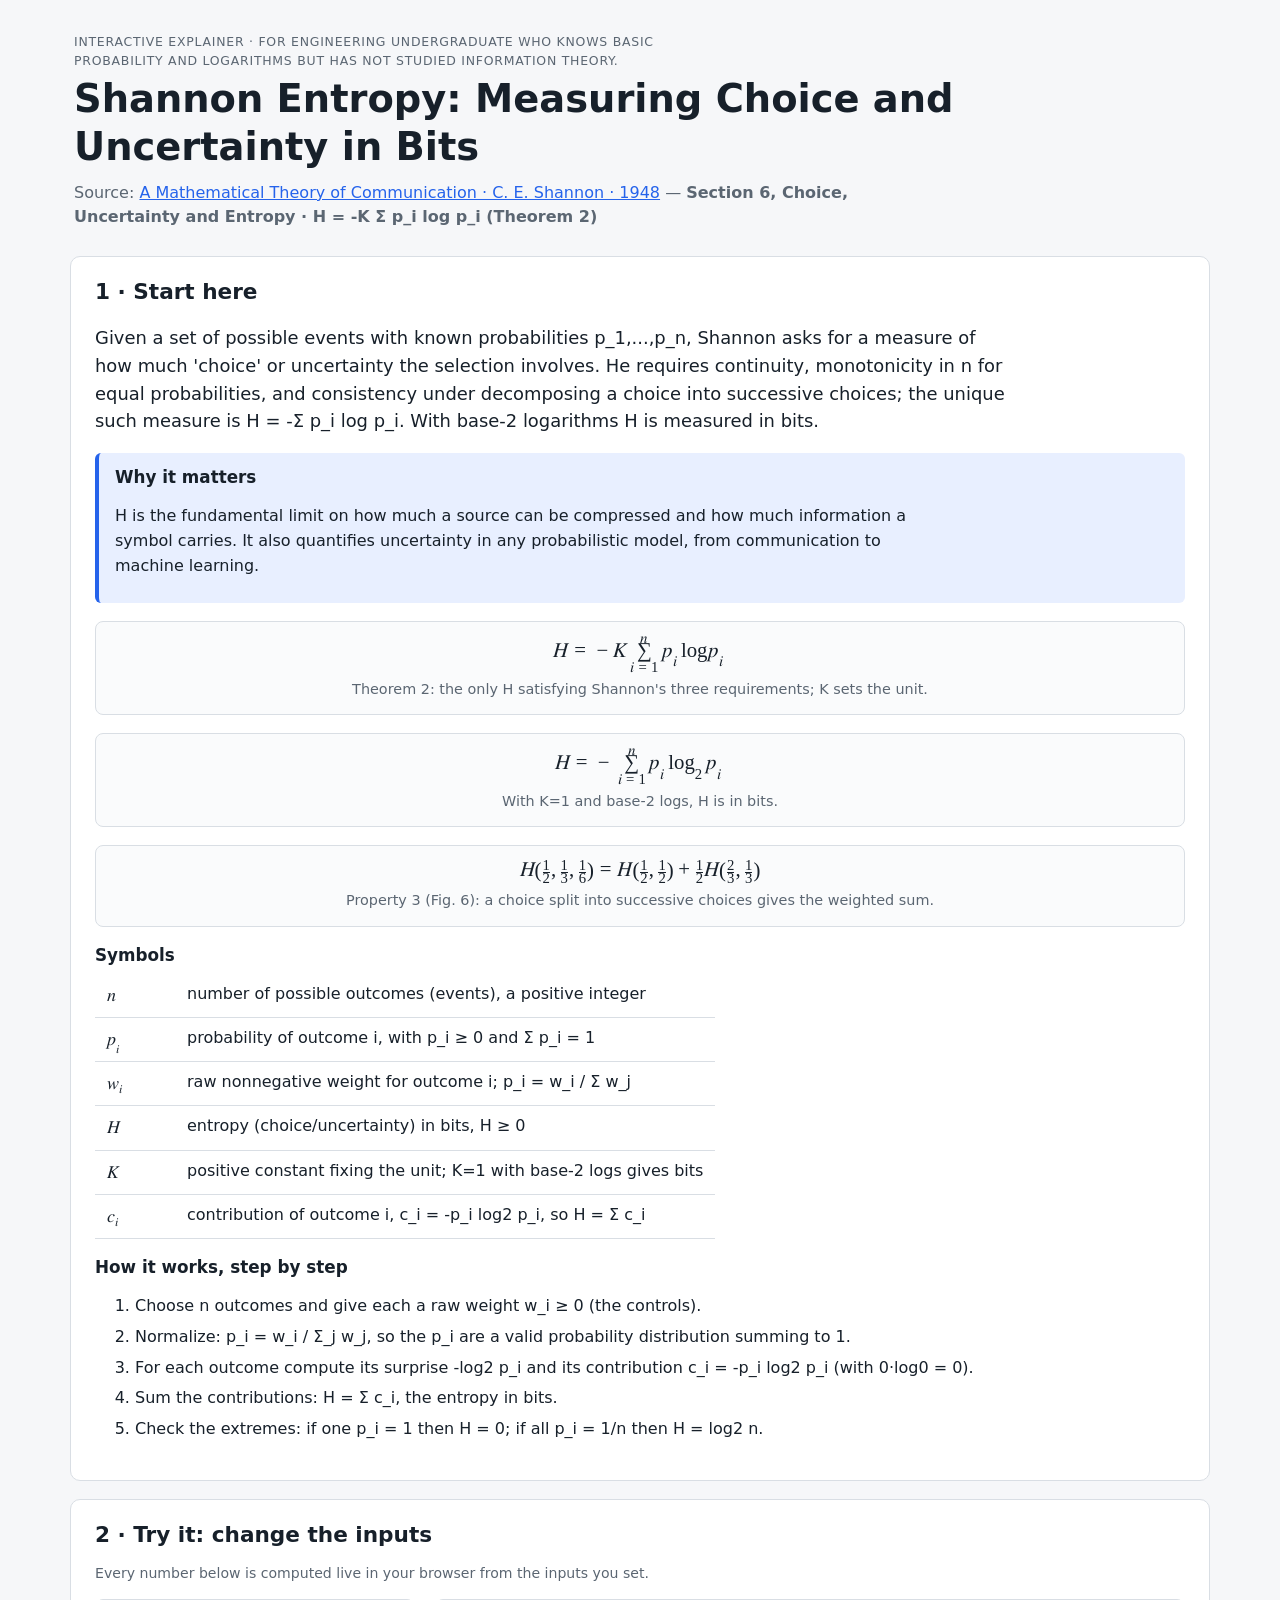
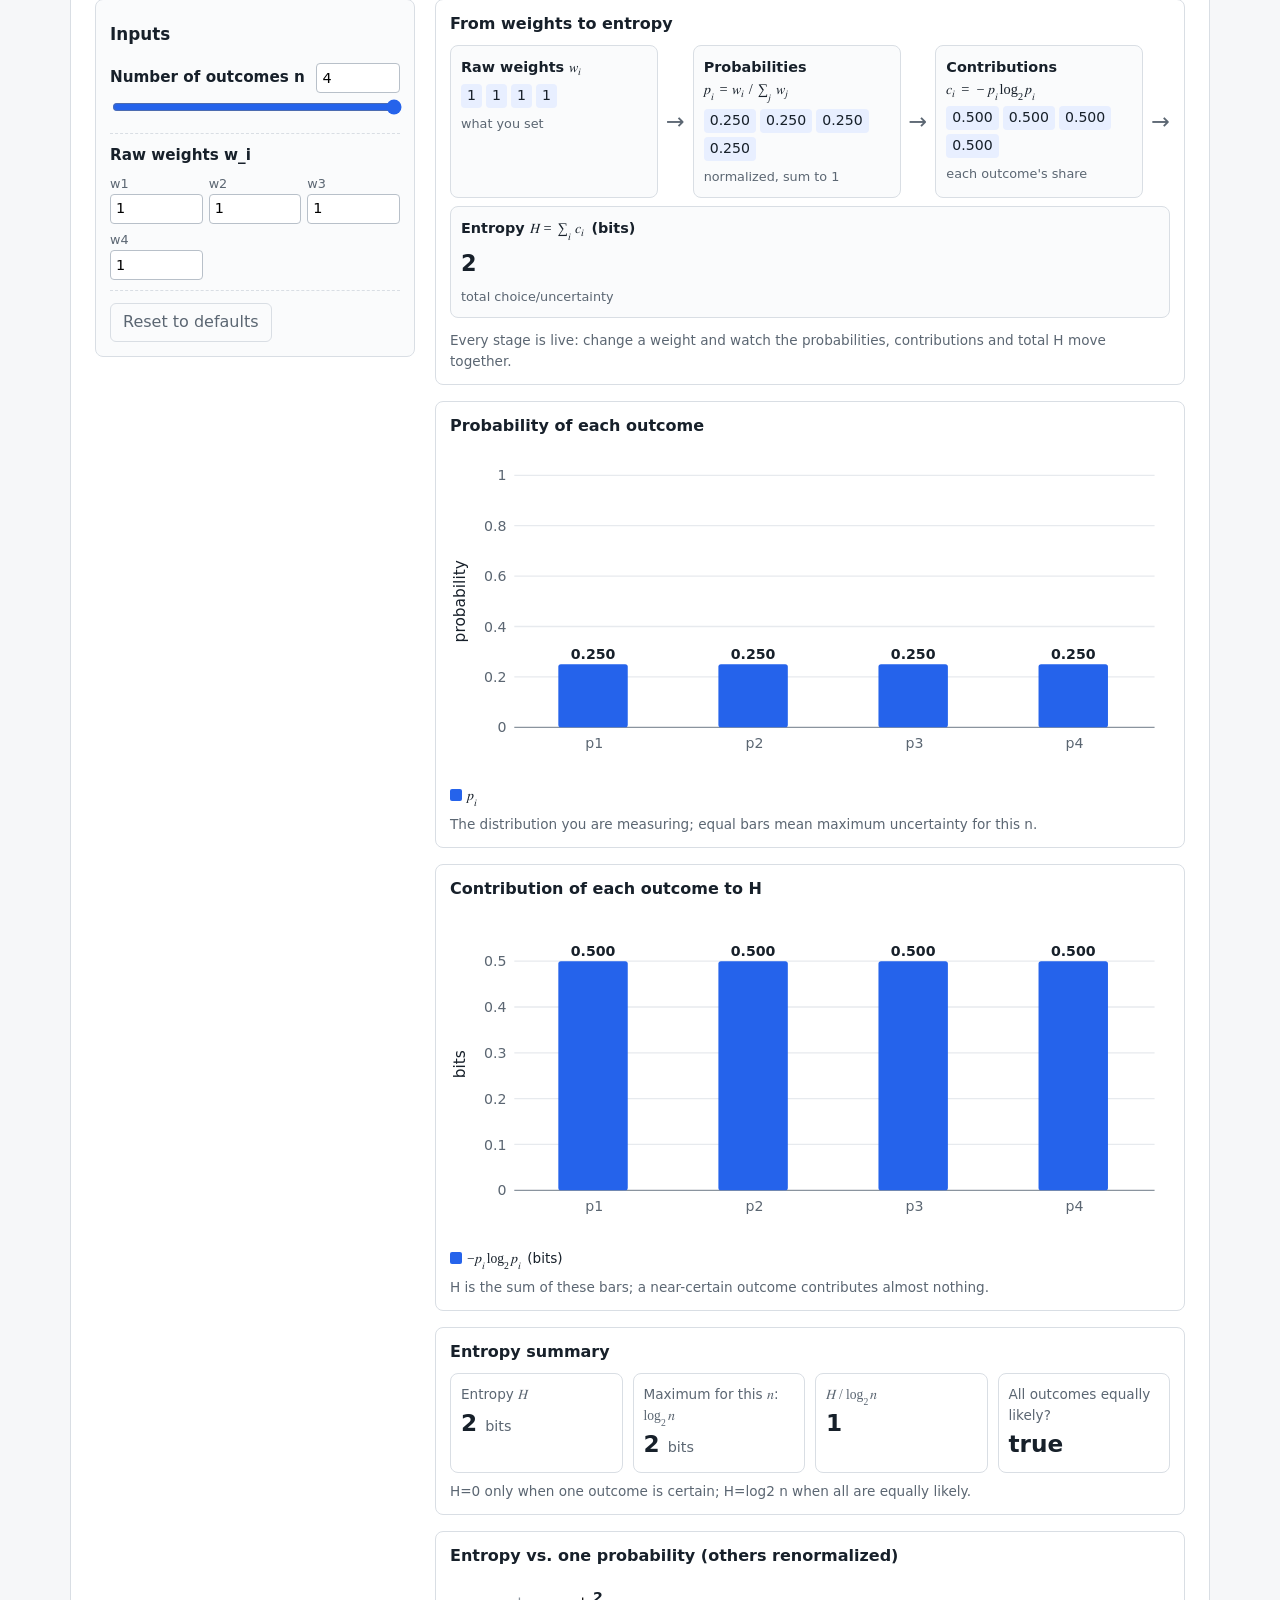
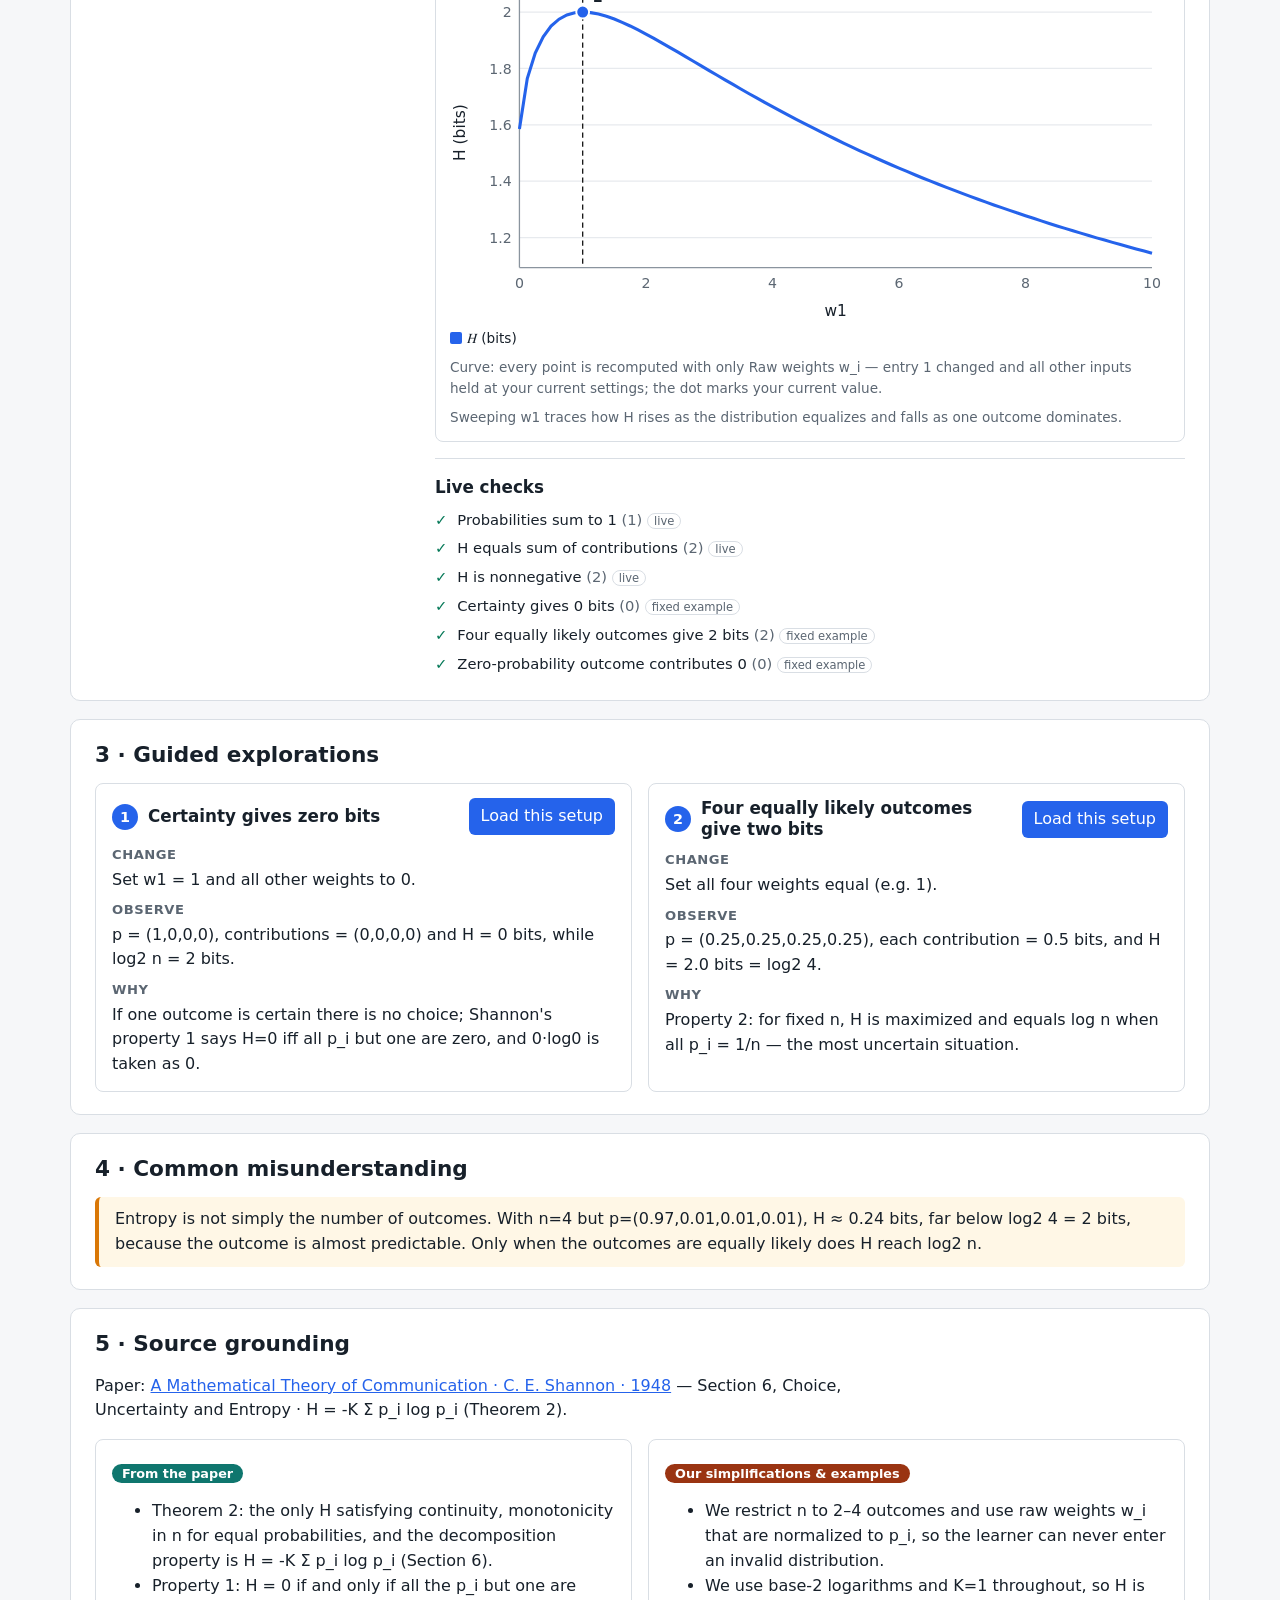
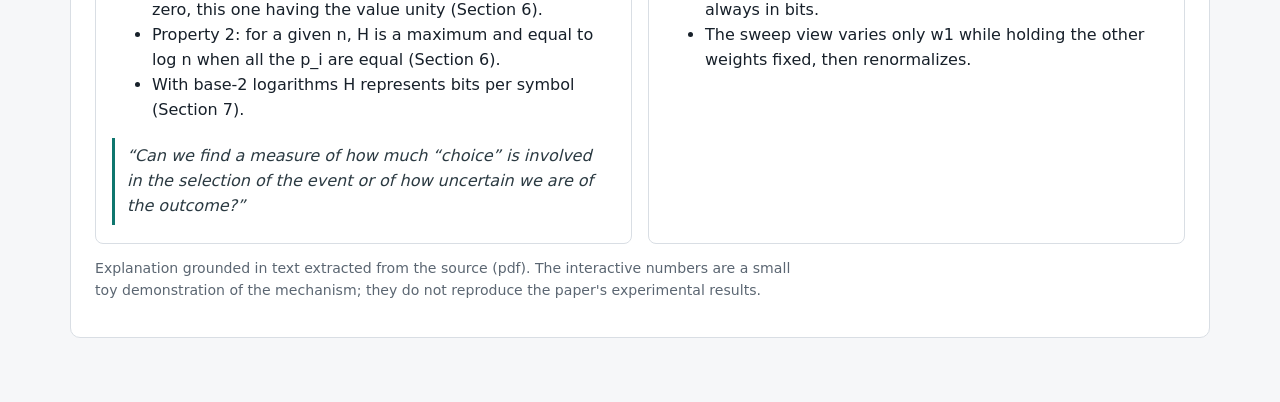
==== examples/entropy/out/index.html @ ac7a3493 "Document architecture and add example input/output pairs" ====
<!doctype html>
<html lang="en">
<head>
<meta charset="utf-8">
<meta name="viewport" content="width=device-width, initial-scale=1">
<title>Shannon Entropy: Measuring Choice and Uncertainty in Bits</title>
<style>
:root {
  --bg: #f6f7f9; --card: #ffffff; --ink: #17202a; --muted: #5b6672; --line: #d9dee4;
  --accent: #2563eb; --accent-soft: #e8efff; --ok: #047857; --bad: #b91c1c; --warn-bg: #fff7e6;
  --paper: #0f766e; --ours: #9a3412;
  color-scheme: light;
  font-family: system-ui, -apple-system, "Segoe UI", Roboto, sans-serif;
  background: var(--bg); color: var(--ink);
}
* { box-sizing: border-box; }
body { margin: 0; line-height: 1.55; font-size: 16px; }
main { max-width: 1180px; margin: 0 auto; padding: 24px 20px 64px; }
h1, h2, h3 { line-height: 1.25; }
h1 { font-size: clamp(1.7rem, 3.2vw, 2.4rem); margin: 4px 0 10px; }
h2 { font-size: 1.35rem; margin: 0 0 14px; }
h3 { font-size: 1.05rem; margin: 18px 0 8px; }
p { max-width: 80ch; }
a { color: var(--accent); }
section { background: var(--card); border: 1px solid var(--line); border-radius: 10px; padding: 22px 24px; margin-top: 18px; }
.hero { padding: 8px 4px; }
.kicker { text-transform: uppercase; letter-spacing: .06em; font-size: .78rem; color: var(--muted); margin: 0; }
.paper { color: var(--muted); margin: 0; overflow-wrap: anywhere; }
.lead { font-size: 1.12rem; }
.why { background: var(--accent-soft); border-left: 4px solid var(--accent); padding: 4px 16px 8px; border-radius: 6px; }
.why h3 { margin-top: 10px; }
.equation { margin: 18px 0; padding: 14px; background: #fafbfc; border: 1px solid var(--line); border-radius: 8px; overflow-x: auto; }
.equation math { font-size: 1.3em; }
.equation figcaption { font-size: .9rem; color: var(--muted); text-align: center; margin-top: 6px; }
table { border-collapse: collapse; }
.symbols th, .symbols td { border-bottom: 1px solid var(--line); padding: 8px 12px; text-align: left; vertical-align: top; }
.symbols th { min-width: 80px; font-weight: 400; font-size: 1.1em; }
.walk li { margin-bottom: 6px; }
.small { font-size: .88rem; }
.muted { color: var(--muted); }
.scroll-x { overflow-x: auto; max-width: 100%; }

.lab { display: grid; grid-template-columns: minmax(250px, 320px) minmax(0, 1fr); gap: 20px; align-items: start; }
.panel { background: #fafbfc; border: 1px solid var(--line); border-radius: 8px; padding: 6px 14px 14px; position: sticky; top: 10px; max-height: calc(100vh - 20px); overflow-y: auto; }
.ctl { padding: 10px 0; border-bottom: 1px dashed var(--line); }
.ctl-head { display: flex; justify-content: space-between; align-items: center; gap: 8px; flex-wrap: wrap; }
.ctl-label { font-weight: 600; font-size: .95rem; }
.ctl-help { font-size: .82rem; color: var(--muted); margin-top: 4px; }
.ctl input[type=range] { width: 100%; margin-top: 6px; accent-color: var(--accent); }
.ctl input[type=number] { width: 5.8em; padding: 3px 5px; border: 1px solid #b8c0c9; border-radius: 4px; font: inherit; font-size: .9rem; }
.ctl select { width: 100%; margin-top: 6px; padding: 5px; font: inherit; }
.vec-grid { display: grid; grid-template-columns: repeat(auto-fill, minmax(84px, 1fr)); gap: 6px; margin-top: 6px; }
.vec-cell { display: flex; flex-direction: column; font-size: .8rem; color: var(--muted); }
.vec-cell input { width: 100% !important; }
.mat-input { margin-top: 6px; font-size: .8rem; }
.mat-input th { color: var(--muted); font-weight: 500; padding: 2px 4px; }
.mat-input td { padding: 2px; }
.mat-input input { width: 4.6em !important; }
.switch { display: inline-flex; align-items: center; gap: 6px; cursor: pointer; }
.switch input { width: 18px; height: 18px; accent-color: var(--accent); }
button { font: inherit; cursor: pointer; border-radius: 6px; }
.ghost { margin-top: 12px; background: none; border: 1px solid var(--line); padding: 6px 12px; color: var(--muted); }
.ghost:hover { border-color: var(--accent); color: var(--accent); }

.stage { min-width: 0; }
#views { display: grid; grid-template-columns: repeat(auto-fit, minmax(min(100%, 420px), 1fr)); gap: 16px; }
.view { margin: 0; border: 1px solid var(--line); border-radius: 8px; padding: 12px 14px; background: #fff; min-width: 0; }
.view.wide, .view-pipeline, .view-table { grid-column: 1 / -1; }
.view figcaption { font-weight: 600; margin-bottom: 8px; }
.caption { font-size: .85rem; color: var(--muted); margin: 8px 0 0; }
svg.chart { width: 100%; height: auto; display: block; font-family: inherit; }
svg .grid { stroke: #e7eaee; }
svg .axis { stroke: #8a949e; }
svg .tick { font-size: 11px; fill: var(--muted); }
svg .val { font-size: 11px; fill: var(--ink); font-weight: 600; }
svg .axis-label { font-size: 12px; fill: var(--ink); }
svg .marker { stroke: #111; stroke-dasharray: 4 3; }
.custom-svg svg { width: 100%; height: auto; max-height: 420px; }
.legend { display: flex; flex-wrap: wrap; gap: 14px; font-size: .85rem; margin-top: 4px; }
.legend i { display: inline-block; width: 12px; height: 12px; border-radius: 2px; margin-right: 5px; vertical-align: -1px; }
.heat { font-variant-numeric: tabular-nums; font-size: .9rem; }
.heat th { color: var(--muted); font-weight: 500; padding: 4px 8px; }
.heat td { padding: 6px 10px; text-align: center; border: 1px solid #fff; min-width: 56px; }
.heat .sum { background: #f1f3f5; font-weight: 600; color: var(--ink); }
.data { font-variant-numeric: tabular-nums; width: 100%; font-size: .92rem; }
.data th, .data td { padding: 6px 10px; border-bottom: 1px solid var(--line); text-align: right; }
.data th:first-child { text-align: left; }
.data tr:first-child th { background: #f1f3f5; text-align: right; }
.data tr:first-child th:first-child { text-align: left; }
.data .foot th, .data .foot td { font-weight: 700; border-top: 2px solid var(--ink); text-align: right; }
.pipeline { display: flex; flex-wrap: wrap; align-items: stretch; gap: 8px; padding-bottom: 4px; }
.step { flex: 1 1 170px; min-width: 0; overflow-x: auto; border: 1px solid var(--line); border-radius: 8px; padding: 10px; background: #fafbfc; }
.step-label { font-weight: 600; font-size: .9rem; }
.step-math { margin: 4px 0; overflow-x: auto; }
.step-value { margin-top: 6px; }
.step-note { font-size: .8rem; color: var(--muted); margin-top: 6px; }
.arrow { align-self: center; font-size: 1.4rem; color: var(--muted); }
.chips { display: flex; flex-wrap: wrap; gap: 4px; }
.chips span { background: var(--accent-soft); border-radius: 4px; padding: 1px 6px; font-variant-numeric: tabular-nums; font-size: .88rem; }
.big { font-size: 1.4rem; font-weight: 700; font-variant-numeric: tabular-nums; }
.readout { display: grid; grid-template-columns: repeat(auto-fit, minmax(150px, 1fr)); gap: 10px; }
.ro { border: 1px solid var(--line); border-radius: 8px; padding: 10px; }
.ro-label { font-size: .85rem; color: var(--muted); }
.ro-value { font-size: 1.45rem; font-weight: 700; font-variant-numeric: tabular-nums; }
.ro-note { font-size: .8rem; color: var(--muted); }
.unit { font-size: .9rem; font-weight: 500; color: var(--muted); }
.warn { background: var(--warn-bg); border: 1px solid #f0c36d; padding: 8px 12px; border-radius: 6px; margin-bottom: 12px; }
.checks { margin-top: 16px; border-top: 1px solid var(--line); }
.checks ul { list-style: none; padding: 0; margin: 0; }
.checks li { padding: 3px 0; font-size: .92rem; }
.checks .mark { display: inline-block; width: 1.2em; font-weight: 700; }
.checks .pass .mark { color: var(--ok); }
.checks .fail .mark { color: var(--bad); }
.checks .shown { color: var(--muted); font-variant-numeric: tabular-nums; }
.checks .tag { font-size: .72rem; color: var(--muted); border: 1px solid var(--line); border-radius: 10px; padding: 0 6px; }

.explorations { display: grid; grid-template-columns: repeat(auto-fit, minmax(min(100%, 380px), 1fr)); gap: 16px; }
.explore { border: 1px solid var(--line); border-radius: 8px; padding: 14px 16px; }
.explore header { display: flex; align-items: center; gap: 10px; flex-wrap: wrap; }
.explore h3 { margin: 0; flex: 1; }
.num { background: var(--accent); color: #fff; border-radius: 50%; width: 26px; height: 26px; display: inline-grid; place-items: center; font-weight: 700; font-size: .9rem; }
.preset { background: var(--accent); color: #fff; border: 0; padding: 6px 12px; }
.preset:hover, .preset.active { background: #1d4ed8; }
.explore dl { margin: 10px 0 0; }
.explore dt { font-weight: 700; font-size: .82rem; text-transform: uppercase; letter-spacing: .04em; color: var(--muted); margin-top: 8px; }
.explore dd { margin: 2px 0 0; }
.callout { background: var(--warn-bg); border-left: 4px solid #d97706; padding: 10px 16px; border-radius: 6px; }
.grid2 { display: grid; grid-template-columns: repeat(auto-fit, minmax(min(100%, 320px), 1fr)); gap: 16px; }
.ground { border: 1px solid var(--line); border-radius: 8px; padding: 4px 16px 10px; }
.badge { font-size: .8rem; padding: 2px 10px; border-radius: 12px; color: #fff; }
.badge.paper { background: var(--paper); }
.badge.ours { background: var(--ours); }
blockquote { margin: 8px 0; padding: 6px 12px; border-left: 3px solid var(--paper); color: #2b3a42; font-style: italic; }
code.tex { background: #f1f3f5; padding: 1px 4px; border-radius: 3px; }
@media (max-width: 820px) {
  .lab { grid-template-columns: 1fr; }
  .panel { position: static; max-height: none; }
  section { padding: 16px; }
  main { padding: 16px 14px 48px; }
}

</style>
</head>
<body>
<main>

<header class="hero">
  <p class="kicker">Interactive explainer · for Engineering undergraduate who knows basic probability and logarithms but has not studied information theory.</p>
  <h1>Shannon Entropy: Measuring Choice and Uncertainty in Bits</h1>
  <p class="paper">Source: <a href="https://people.math.harvard.edu/~ctm/home/text/others/shannon/entropy/entropy.pdf">A Mathematical Theory of Communication · C. E. Shannon · 1948</a> — <strong>Section 6, Choice, Uncertainty and Entropy · H = -K Σ p_i log p_i (Theorem 2)</strong></p>
</header>

<section id="start" aria-labelledby="h-start">
  <h2 id="h-start">1 · Start here</h2>
  <p class="lead">Given a set of possible events with known probabilities p_1,...,p_n, Shannon asks for a measure of how much 'choice' or uncertainty the selection involves. He requires continuity, monotonicity in n for equal probabilities, and consistency under decomposing a choice into successive choices; the unique such measure is H = -Σ p_i log p_i. With base-2 logarithms H is measured in bits.</p>
  <div class="why"><h3>Why it matters</h3><p>H is the fundamental limit on how much a source can be compressed and how much information a symbol carries. It also quantifies uncertainty in any probabilistic model, from communication to machine learning.</p></div>
  <figure class='equation'><math xmlns="http://www.w3.org/1998/Math/MathML" display="block"><mrow><mi>H</mi><mo>&#x0003D;</mo><mo>&#x02212;</mo><mi>K</mi><munderover><mo>&#x02211;</mo><mrow><mi>i</mi><mo>&#x0003D;</mo><mn>1</mn></mrow><mrow><mi>n</mi></mrow></munderover><msub><mi>p</mi><mi>i</mi></msub><mi>log</mi><msub><mi>p</mi><mi>i</mi></msub></mrow></math><figcaption>Theorem 2: the only H satisfying Shannon's three requirements; K sets the unit.</figcaption></figure><figure class='equation'><math xmlns="http://www.w3.org/1998/Math/MathML" display="block"><mrow><mi>H</mi><mo>&#x0003D;</mo><mo>&#x02212;</mo><munderover><mo>&#x02211;</mo><mrow><mi>i</mi><mo>&#x0003D;</mo><mn>1</mn></mrow><mrow><mi>n</mi></mrow></munderover><msub><mi>p</mi><mi>i</mi></msub><msub><mi>log</mi><mn>2</mn></msub><msub><mi>p</mi><mi>i</mi></msub></mrow></math><figcaption>With K=1 and base-2 logs, H is in bits.</figcaption></figure><figure class='equation'><math xmlns="http://www.w3.org/1998/Math/MathML" display="block"><mrow><mi>H</mi><mrow><mo stretchy="true" fence="true" form="prefix">&#x00028;</mo><mstyle displaystyle="false" scriptlevel="0"><mfrac><mrow><mn>1</mn></mrow><mrow><mn>2</mn></mrow></mfrac></mstyle><mo>&#x0002C;</mo><mstyle displaystyle="false" scriptlevel="0"><mfrac><mrow><mn>1</mn></mrow><mrow><mn>3</mn></mrow></mfrac></mstyle><mo>&#x0002C;</mo><mstyle displaystyle="false" scriptlevel="0"><mfrac><mrow><mn>1</mn></mrow><mrow><mn>6</mn></mrow></mfrac></mstyle><mo stretchy="true" fence="true" form="postfix">&#x00029;</mo></mrow><mo>&#x0003D;</mo><mi>H</mi><mrow><mo stretchy="true" fence="true" form="prefix">&#x00028;</mo><mstyle displaystyle="false" scriptlevel="0"><mfrac><mrow><mn>1</mn></mrow><mrow><mn>2</mn></mrow></mfrac></mstyle><mo>&#x0002C;</mo><mstyle displaystyle="false" scriptlevel="0"><mfrac><mrow><mn>1</mn></mrow><mrow><mn>2</mn></mrow></mfrac></mstyle><mo stretchy="true" fence="true" form="postfix">&#x00029;</mo></mrow><mo>&#x0002B;</mo><mstyle displaystyle="false" scriptlevel="0"><mfrac><mrow><mn>1</mn></mrow><mrow><mn>2</mn></mrow></mfrac></mstyle><mi>H</mi><mrow><mo stretchy="true" fence="true" form="prefix">&#x00028;</mo><mstyle displaystyle="false" scriptlevel="0"><mfrac><mrow><mn>2</mn></mrow><mrow><mn>3</mn></mrow></mfrac></mstyle><mo>&#x0002C;</mo><mstyle displaystyle="false" scriptlevel="0"><mfrac><mrow><mn>1</mn></mrow><mrow><mn>3</mn></mrow></mfrac></mstyle><mo stretchy="true" fence="true" form="postfix">&#x00029;</mo></mrow></mrow></math><figcaption>Property 3 (Fig. 6): a choice split into successive choices gives the weighted sum.</figcaption></figure>
  <h3>Symbols</h3>
  <div class="scroll-x"><table class="symbols"><tbody><tr><th scope='row'><math xmlns="http://www.w3.org/1998/Math/MathML" display="inline"><mrow><mi>n</mi></mrow></math></th><td>number of possible outcomes (events), a positive integer</td></tr><tr><th scope='row'><math xmlns="http://www.w3.org/1998/Math/MathML" display="inline"><mrow><msub><mi>p</mi><mi>i</mi></msub></mrow></math></th><td>probability of outcome i, with p_i ≥ 0 and Σ p_i = 1</td></tr><tr><th scope='row'><math xmlns="http://www.w3.org/1998/Math/MathML" display="inline"><mrow><msub><mi>w</mi><mi>i</mi></msub></mrow></math></th><td>raw nonnegative weight for outcome i; p_i = w_i / Σ w_j</td></tr><tr><th scope='row'><math xmlns="http://www.w3.org/1998/Math/MathML" display="inline"><mrow><mi>H</mi></mrow></math></th><td>entropy (choice/uncertainty) in bits, H ≥ 0</td></tr><tr><th scope='row'><math xmlns="http://www.w3.org/1998/Math/MathML" display="inline"><mrow><mi>K</mi></mrow></math></th><td>positive constant fixing the unit; K=1 with base-2 logs gives bits</td></tr><tr><th scope='row'><math xmlns="http://www.w3.org/1998/Math/MathML" display="inline"><mrow><msub><mi>c</mi><mi>i</mi></msub></mrow></math></th><td>contribution of outcome i, c_i = -p_i log2 p_i, so H = Σ c_i</td></tr></tbody></table></div>
  <h3>How it works, step by step</h3><ol class="walk"><li>Choose n outcomes and give each a raw weight w_i ≥ 0 (the controls).</li><li>Normalize: p_i = w_i / Σ_j w_j, so the p_i are a valid probability distribution summing to 1.</li><li>For each outcome compute its surprise -log2 p_i and its contribution c_i = -p_i log2 p_i (with 0·log0 = 0).</li><li>Sum the contributions: H = Σ c_i, the entropy in bits.</li><li>Check the extremes: if one p_i = 1 then H = 0; if all p_i = 1/n then H = log2 n.</li></ol>
</section>

<section id="lab" aria-labelledby="h-lab">
  <h2 id="h-lab">2 · Try it: change the inputs</h2>
  <p class="muted small">Every number below is computed live in your browser from the inputs you set.</p>
  <div class="lab">
    <aside class="panel" aria-label="Controls">
      <h3>Inputs</h3>
      <div id="controls"></div>
      <button id="reset" type="button" class="ghost">Reset to defaults</button>
    </aside>
    <div class="stage">
      <div id="lab-error" class="warn" role="status" hidden></div>
      <div id="views"></div>
      <div class="checks"><h3>Live checks</h3><ul id="live-checks"></ul></div>
    </div>
  </div>
</section>

<section id="guided" aria-labelledby="h-guided">
  <h2 id="h-guided">3 · Guided explorations</h2>
  <div class="explorations"><article class='explore'><header><span class='num'>1</span><h3>Certainty gives zero bits</h3><button class='preset' type='button' data-preset='0'>Load this setup</button></header><dl><dt>Change</dt><dd>Set w1 = 1 and all other weights to 0.</dd><dt>Observe</dt><dd>p = (1,0,0,0), contributions = (0,0,0,0) and H = 0 bits, while log2 n = 2 bits.</dd><dt>Why</dt><dd>If one outcome is certain there is no choice; Shannon's property 1 says H=0 iff all p_i but one are zero, and 0·log0 is taken as 0.</dd></dl></article><article class='explore'><header><span class='num'>2</span><h3>Four equally likely outcomes give two bits</h3><button class='preset' type='button' data-preset='1'>Load this setup</button></header><dl><dt>Change</dt><dd>Set all four weights equal (e.g. 1).</dd><dt>Observe</dt><dd>p = (0.25,0.25,0.25,0.25), each contribution = 0.5 bits, and H = 2.0 bits = log2 4.</dd><dt>Why</dt><dd>Property 2: for fixed n, H is maximized and equals log n when all p_i = 1/n — the most uncertain situation.</dd></dl></article></div>
</section>

<section id="pitfall" aria-labelledby="h-pitfall">
  <h2 id="h-pitfall">4 · Common misunderstanding</h2>
  <div class="callout">Entropy is not simply the number of outcomes. With n=4 but p=(0.97,0.01,0.01,0.01), H ≈ 0.24 bits, far below log2 4 = 2 bits, because the outcome is almost predictable. Only when the outcomes are equally likely does H reach log2 n.</div>
</section>

<section id="source" aria-labelledby="h-source">
  <h2 id="h-source">5 · Source grounding</h2>
  <p>Paper: <a href="https://people.math.harvard.edu/~ctm/home/text/others/shannon/entropy/entropy.pdf">A Mathematical Theory of Communication · C. E. Shannon · 1948</a> — Section 6, Choice, Uncertainty and Entropy · H = -K Σ p_i log p_i (Theorem 2).</p>
  <div class="grid2">
    <div class="ground paper-side"><h3><span class="badge paper">From the paper</span></h3><ul class=''><li>Theorem 2: the only H satisfying continuity, monotonicity in n for equal probabilities, and the decomposition property is H = -K Σ p_i log p_i (Section 6).</li><li>Property 1: H = 0 if and only if all the p_i but one are zero, this one having the value unity (Section 6).</li><li>Property 2: for a given n, H is a maximum and equal to log n when all the p_i are equal (Section 6).</li><li>With base-2 logarithms H represents bits per symbol (Section 7).</li></ul><blockquote>“Can we ﬁnd a measure of how much “choice” is involved in the selection of the event or of how uncertain we are of the outcome?”</blockquote></div>
    <div class="ground ours"><h3><span class="badge ours">Our simplifications &amp; examples</span></h3><ul class=''><li>We restrict n to 2–4 outcomes and use raw weights w_i that are normalized to p_i, so the learner can never enter an invalid distribution.</li><li>We use base-2 logarithms and K=1 throughout, so H is always in bits.</li><li>The sweep view varies only w1 while holding the other weights fixed, then renormalizes.</li></ul></div>
  </div>
  <p class="muted small">Explanation grounded in text extracted from the source (pdf). The interactive numbers are a small toy demonstration of the mechanism; they do not reproduce the paper's experimental results.</p>
</section>

</main>
<script type="application/json" id="spec-data">{"digits": 3, "params": [{"id": "n", "label": "Number of outcomes n", "type": "number", "min": 2, "max": 4, "step": 1, "default": 4, "plain_label": "Number of outcomes n"}, {"id": "w", "label": "Raw weights w_i", "type": "vector", "length": "n", "default": [1, 1, 1, 1], "min": 0, "max": 10, "step": 0.1, "fill": 1, "symbol": "w_i", "labels": ["w1", "w2", "w3", "w4"], "plain_label": "Raw weights w_i"}], "views": [{"type": "pipeline", "title": "From weights to entropy", "steps": [{"label": "Raw weights <math xmlns=\"http://www.w3.org/1998/Math/MathML\" display=\"inline\"><mrow><msub><mi>w</mi><mi>i</mi></msub></mrow></math>", "key": "weights", "note": "what you set"}, {"label": "Probabilities <math xmlns=\"http://www.w3.org/1998/Math/MathML\" display=\"inline\"><mrow><msub><mi>p</mi><mi>i</mi></msub><mo>&#x0003D;</mo><msub><mi>w</mi><mi>i</mi></msub><mo>&#x0002F;</mo><msub><mo>&#x02211;</mo><mi>j</mi></msub><msub><mi>w</mi><mi>j</mi></msub></mrow></math>", "key": "probs", "note": "normalized, sum to 1"}, {"label": "Contributions <math xmlns=\"http://www.w3.org/1998/Math/MathML\" display=\"inline\"><mrow><msub><mi>c</mi><mi>i</mi></msub><mo>&#x0003D;</mo><mo>&#x02212;</mo><msub><mi>p</mi><mi>i</mi></msub><msub><mi>log</mi><mn>2</mn></msub><msub><mi>p</mi><mi>i</mi></msub></mrow></math>", "key": "contributions", "note": "each outcome's share"}, {"label": "Entropy <math xmlns=\"http://www.w3.org/1998/Math/MathML\" display=\"inline\"><mrow><mi>H</mi><mo>&#x0003D;</mo><msub><mo>&#x02211;</mo><mi>i</mi></msub><msub><mi>c</mi><mi>i</mi></msub></mrow></math> (bits)", "key": "H", "note": "total choice/uncertainty"}], "caption": "Every stage is live: change a weight and watch the probabilities, contributions and total H move together."}, {"type": "bars", "title": "Probability of each outcome", "series": [{"key": "probs", "label": "<math xmlns=\"http://www.w3.org/1998/Math/MathML\" display=\"inline\"><mrow><msub><mi>p</mi><mi>i</mi></msub></mrow></math>"}], "labels": "labels", "y_label": "probability", "ymin": 0, "ymax": 1, "caption": "The distribution you are measuring; equal bars mean maximum uncertainty for this n."}, {"type": "bars", "title": "Contribution of each outcome to H", "series": [{"key": "contributions", "label": "<math xmlns=\"http://www.w3.org/1998/Math/MathML\" display=\"inline\"><mrow><mo>&#x02212;</mo><msub><mi>p</mi><mi>i</mi></msub><msub><mi>log</mi><mn>2</mn></msub><msub><mi>p</mi><mi>i</mi></msub></mrow></math> (bits)"}], "labels": "labels", "y_label": "bits", "ymin": 0, "caption": "H is the sum of these bars; a near-certain outcome contributes almost nothing."}, {"type": "readout", "title": "Entropy summary", "items": [{"label": "Entropy <math xmlns=\"http://www.w3.org/1998/Math/MathML\" display=\"inline\"><mrow><mi>H</mi></mrow></math>", "key": "H", "unit": "bits"}, {"label": "Maximum for this <math xmlns=\"http://www.w3.org/1998/Math/MathML\" display=\"inline\"><mrow><mi>n</mi></mrow></math>: <math xmlns=\"http://www.w3.org/1998/Math/MathML\" display=\"inline\"><mrow><msub><mi>log</mi><mn>2</mn></msub><mi>n</mi></mrow></math>", "key": "Hmax", "unit": "bits"}, {"label": "<math xmlns=\"http://www.w3.org/1998/Math/MathML\" display=\"inline\"><mrow><mi>H</mi><mo>&#x0002F;</mo><msub><mi>log</mi><mn>2</mn></msub><mi>n</mi></mrow></math>", "key": "H_over_Hmax"}, {"label": "All outcomes equally likely?", "key": "uniform"}], "caption": "H=0 only when one outcome is certain; H=log2 n when all are equally likely."}, {"type": "sweep", "title": "Entropy vs. one probability (others renormalized)", "x_param": "w", "x_index": 0, "y": [{"key": "H", "label": "<math xmlns=\"http://www.w3.org/1998/Math/MathML\" display=\"inline\"><mrow><mi>H</mi></mrow></math> (bits)"}], "x_label": "w1", "y_label": "H (bits)", "caption": "Sweeping w1 traces how H rises as the distribution equalizes and falls as one outcome dominates."}], "checks": [{"id": "c1", "name": "Probabilities sum to 1"}, {"id": "c2", "name": "H equals sum of contributions"}, {"id": "c3", "name": "H is nonnegative"}, {"id": "c4", "name": "Certainty gives 0 bits", "params": {"n": 4, "w": [1, 0, 0, 0]}}, {"id": "c5", "name": "Four equally likely outcomes give 2 bits", "params": {"n": 4, "w": [1, 1, 1, 1]}}, {"id": "c6", "name": "Zero-probability outcome contributes 0", "params": {"n": 4, "w": [1, 0, 0, 0]}}], "presets": [{"n": 4, "w": [1, 0, 0, 0]}, {"n": 4, "w": [1, 1, 1, 1]}]}</script>
<script>
window.__explainer = (function () {
  "use strict";
  var compute = (function compute(p) {
  var n = Math.max(2, Math.round(p.n));
  var w = [];
  for (var i = 0; i < n; i++) { var v = (p.w && p.w[i] != null) ? Number(p.w[i]) : 1; if (!isFinite(v) || v < 0) v = 0; w.push(v); }
  var S = 0; for (var j = 0; j < n; j++) S += w[j];
  var warning = null;
  if (S <= 0) { warning = 'All weights are zero; falling back to a uniform distribution.'; for (var k = 0; k < n; k++) w[k] = 1; S = n; }
  var probs = [], contrib = [], surprise = [];
  for (var m = 0; m < n; m++) {
    var pi = w[m] / S;
    probs.push(pi);
    if (pi > 0) { var s = -Math.log(pi) / Math.LN2; surprise.push(s); contrib.push(pi * s); }
    else { surprise.push(null); contrib.push(0); }
  }
  var H = 0; for (var q = 0; q < n; q++) H += contrib[q];
  var Hmax = Math.log(n) / Math.LN2;
  var labels = []; for (var r = 0; r < n; r++) labels.push('p' + (r + 1));
  var wlabels = []; for (var t = 0; t < n; t++) wlabels.push('w' + (t + 1));
  var uniform = true; for (var u = 1; u < n; u++) if (Math.abs(probs[u] - probs[0]) > 1e-9) uniform = false;
  return {
    n: n, weights: w, weight_labels: wlabels, probs: probs, labels: labels,
    contributions: contrib, surprises: surprise, H: H, Hmax: Hmax,
    H_over_Hmax: Hmax > 0 ? H / Hmax : 0, uniform: uniform, warning: warning
  };
});
  var checks = {
    "c1": { test: function (p, r) { return (Math.abs(r.probs.reduce(function(a,b){return a+b;},0) - 1) < 1e-9); }, show: function (p, r) { return (r.probs.reduce(function(a,b){return a+b;},0)); } },
    "c2": { test: function (p, r) { return (Math.abs(r.H - r.contributions.reduce(function(a,b){return a+b;},0)) < 1e-9); }, show: function (p, r) { return (r.H); } },
    "c3": { test: function (p, r) { return (r.H >= -1e-12); }, show: function (p, r) { return (r.H); } },
    "c4": { test: function (p, r) { return (Math.abs(r.H) < 1e-9); }, show: function (p, r) { return (r.H); } },
    "c5": { test: function (p, r) { return (Math.abs(r.H - 2) < 1e-9); }, show: function (p, r) { return (r.H); } },
    "c6": { test: function (p, r) { return (r.contributions[1] === 0 && r.surprises[1] === null); }, show: function (p, r) { return (r.contributions[1]); } }
  };
  var draw = {
    
  };
  return { compute: compute, checks: checks, draw: draw };
})();
</script>
<script>
/* Generic explainer runtime: builds controls from a parameter spec, runs the
   generated compute(p) function, and draws generic widgets. Contains no
   paper-specific content; everything specific comes from the embedded spec. */
(function () {
  "use strict";
  var SPEC = JSON.parse(document.getElementById("spec-data").textContent);
  var CODE = window.__explainer || {};
  var DIGITS = SPEC.digits || 3;
  var state = {};
  var controlsEl = document.getElementById("controls");
  var viewsEl = document.getElementById("views");
  var checksEl = document.getElementById("live-checks");
  var errorEl = document.getElementById("lab-error");
  var NS = "http://www.w3.org/2000/svg";
  var PALETTE = ["#2563eb", "#d97706", "#059669", "#db2777", "#7c3aed", "#0891b2"];

  /* ---------- helpers ---------- */
  function esc(s) {
    return String(s).replace(/[&<>"']/g, function (c) {
      return { "&": "&amp;", "<": "&lt;", ">": "&gt;", '"': "&quot;", "'": "&#39;" }[c];
    });
  }
  function clone(v) { return JSON.parse(JSON.stringify(v)); }
  function isNum(v) { return typeof v === "number"; }
  function fmt(v, digits) {
    var d = digits == null ? DIGITS : digits;
    if (v === null || v === undefined) return "—";
    if (typeof v === "boolean") return v ? "true" : "false";
    if (Array.isArray(v)) return v.map(function (x) { return fmt(x, d); }).join(", ");
    if (!isNum(v)) return esc(v);
    if (!isFinite(v)) return v > 0 ? "∞" : (v < 0 ? "−∞" : "undefined");
    if (v === 0) return "0";
    var a = Math.abs(v);
    if (Number.isInteger(v) && a < 1e7) return String(v).replace("-", "−");
    if (a >= 1e5 || a < Math.pow(10, -d)) return v.toExponential(2).replace("-", "−");
    return v.toFixed(d).replace("-", "−");
  }
  function el(tag, attrs, html) {
    var e = document.createElement(tag);
    if (attrs) for (var k in attrs) e.setAttribute(k, attrs[k]);
    if (html != null) e.innerHTML = html;
    return e;
  }
  function paramById(id) {
    for (var i = 0; i < SPEC.params.length; i++) if (SPEC.params[i].id === id) return SPEC.params[i];
    return null;
  }
  function dim(v, st) {
    if (typeof v === "string") return Math.max(1, Math.round(Number((st || state)[v]) || 1));
    return Math.max(1, Math.round(Number(v) || 1));
  }
  function clamp(x, p) {
    if (!isFinite(x)) x = 0;
    if (p.min != null && x < p.min) x = p.min;
    if (p.max != null && x > p.max) x = p.max;
    return x;
  }
  function fillValue(p, arr) {
    if (p.fill != null) return p.fill;
    if (arr && arr.length) return arr[arr.length - 1];
    return p.min != null ? p.min : 0;
  }
  function resizeVector(p, arr, n) {
    arr = Array.isArray(arr) ? arr.slice(0, n) : [];
    var f = fillValue(p, arr);
    while (arr.length < n) arr.push(f);
    return arr;
  }
  function resizeMatrix(p, m, rows, cols) {
    m = Array.isArray(m) ? m.slice(0, rows) : [];
    var f = p.fill != null ? p.fill : 0;
    for (var i = 0; i < rows; i++) {
      var row = Array.isArray(m[i]) ? m[i].slice(0, cols) : [];
      while (row.length < cols) row.push(f);
      m[i] = row;
    }
    return m;
  }
  function normalizeShapes(st) {
    SPEC.params.forEach(function (p) {
      if (p.type === "vector") st[p.id] = resizeVector(p, st[p.id], dim(p.length, st));
      if (p.type === "matrix") st[p.id] = resizeMatrix(p, st[p.id], dim(p.rows, st), dim(p.cols, st));
    });
    return st;
  }
  function defaults() {
    var st = {};
    SPEC.params.forEach(function (p) { st[p.id] = clone(p["default"]); });
    return normalizeShapes(st);
  }
  function run(st) { return CODE.compute(clone(st)); }
  function lookup(r, key) {
    if (Array.isArray(key)) return key;
    if (typeof key !== "string") return key;
    if (r && Object.prototype.hasOwnProperty.call(r, key)) return r[key];
    if (Object.prototype.hasOwnProperty.call(state, key)) return state[key];
    return undefined;
  }
  function entryLabel(p, i, j) {
    if (j != null) return (p.symbol || p.id) + "[" + (i + 1) + "," + (j + 1) + "]";
    if (p.labels && p.labels[i] != null) return esc(p.labels[i]);
    return (p.symbol || p.id) + "<sub>" + (i + 1) + "</sub>";
  }

  /* ---------- controls ---------- */
  function numberInput(p, value, onSet, label) {
    var inp = el("input", { type: "number", step: p.step != null ? p.step : "any", "aria-label": label });
    if (p.min != null) inp.min = p.min;
    if (p.max != null) inp.max = p.max;
    inp.value = value;
    inp.addEventListener("change", function () {
      var v = clamp(parseFloat(inp.value), p);
      inp.value = v;
      onSet(v);
    });
    return inp;
  }
  function buildControls() {
    controlsEl.innerHTML = "";
    SPEC.params.forEach(function (p) {
      var box = el("div", { "class": "ctl ctl-" + p.type, "data-param": p.id });
      var head = el("div", { "class": "ctl-head" });
      head.appendChild(el("span", { "class": "ctl-label", id: "lbl-" + p.id }, p.label || p.id));
      box.appendChild(head);
      if (p.type === "number") {
        var range = el("input", { type: "range", "aria-labelledby": "lbl-" + p.id, id: "ctl-" + p.id });
        range.min = p.min; range.max = p.max; range.step = p.step != null ? p.step : "any";
        range.value = state[p.id];
        var num = numberInput(p, state[p.id], function (v) {
          state[p.id] = v; range.value = v; onParamChange(p);
        }, (p.id) + " value");
        range.addEventListener("input", function () {
          state[p.id] = clamp(parseFloat(range.value), p); num.value = state[p.id]; onParamChange(p);
        });
        head.appendChild(num);
        box.appendChild(range);
      } else if (p.type === "toggle") {
        var cb = el("input", { type: "checkbox", id: "ctl-" + p.id, "aria-labelledby": "lbl-" + p.id });
        cb.checked = !!state[p.id];
        cb.addEventListener("change", function () { state[p.id] = cb.checked; onParamChange(p); });
        var sw = el("label", { "class": "switch" });
        sw.appendChild(cb);
        sw.appendChild(el("span", { "class": "switch-text" }, cb.checked ? "on" : "off"));
        cb.addEventListener("change", function () { sw.lastChild.textContent = cb.checked ? "on" : "off"; });
        head.appendChild(sw);
      } else if (p.type === "select") {
        var sel = el("select", { id: "ctl-" + p.id, "aria-labelledby": "lbl-" + p.id });
        (p.options || []).forEach(function (o) {
          var opt = el("option", null, esc(o.label != null ? o.label : o.value));
          opt.value = JSON.stringify(o.value);
          if (JSON.stringify(o.value) === JSON.stringify(state[p.id])) opt.selected = true;
          sel.appendChild(opt);
        });
        sel.addEventListener("change", function () { state[p.id] = JSON.parse(sel.value); onParamChange(p); });
        box.appendChild(sel);
      } else if (p.type === "vector") {
        var grid = el("div", { "class": "vec-grid" });
        state[p.id].forEach(function (v, i) {
          var cell = el("label", { "class": "vec-cell" });
          cell.appendChild(el("span", null, entryLabel(p, i)));
          cell.appendChild(numberInput(p, v, function (nv) { state[p.id][i] = nv; onParamChange(p); },
            p.id + " entry " + (i + 1)));
          grid.appendChild(cell);
        });
        box.appendChild(grid);
      } else if (p.type === "matrix") {
        var m = state[p.id];
        var table = el("table", { "class": "mat-input" });
        var thead = "<tr><th></th>";
        for (var c = 0; c < m[0].length; c++) thead += "<th>" + (p.col_labels && p.col_labels[c] != null ? esc(p.col_labels[c]) : "c" + (c + 1)) + "</th>";
        table.innerHTML = thead + "</tr>";
        m.forEach(function (row, i) {
          var tr = el("tr");
          tr.appendChild(el("th", null, p.row_labels && p.row_labels[i] != null ? esc(p.row_labels[i]) : "r" + (i + 1)));
          row.forEach(function (v, j) {
            var td = el("td");
            td.appendChild(numberInput(p, v, function (nv) { state[p.id][i][j] = nv; onParamChange(p); },
              p.id + " row " + (i + 1) + " column " + (j + 1)));
            tr.appendChild(td);
          });
          table.appendChild(tr);
        });
        var wrap = el("div", { "class": "scroll-x" });
        wrap.appendChild(table);
        box.appendChild(wrap);
      }
      if (p.help) box.appendChild(el("div", { "class": "ctl-help" }, p.help));
      controlsEl.appendChild(box);
    });
  }
  function dependsOnShape(id) {
    return SPEC.params.some(function (q) {
      return q.length === id || q.rows === id || q.cols === id;
    });
  }
  var pending = false;
  function onParamChange(p) {
    if (p && dependsOnShape(p.id)) { normalizeShapes(state); buildControls(); }
    if (!pending) { pending = true; requestAnimationFrame(function () { pending = false; render(); }); }
  }

  /* ---------- SVG primitives ---------- */
  function svg(w, h) {
    var s = document.createElementNS(NS, "svg");
    s.setAttribute("viewBox", "0 0 " + w + " " + h);
    s.setAttribute("class", "chart");
    s.setAttribute("role", "img");
    return s;
  }
  function add(parent, tag, attrs, text) {
    var e = document.createElementNS(NS, tag);
    for (var k in attrs) e.setAttribute(k, attrs[k]);
    if (text != null) e.textContent = text;
    parent.appendChild(e);
    return e;
  }
  function plain(v, d) { return fmt(v, d).replace(/&amp;/g, "&").replace(/&lt;/g, "<").replace(/&gt;/g, ">"); }
  function niceTicks(lo, hi, n) {
    if (lo === hi) { lo -= 1; hi += 1; }
    var span = hi - lo, step = Math.pow(10, Math.floor(Math.log10(span / n)));
    var err = span / n / step;
    if (err >= 7.5) step *= 10; else if (err >= 3.5) step *= 5; else if (err >= 1.5) step *= 2;
    var ticks = [], t = Math.ceil(lo / step - 1e-9) * step;
    for (; t <= hi + step * 1e-9; t += step) ticks.push(Math.abs(t) < step * 1e-9 ? 0 : t);
    return ticks;
  }
  function tickLabel(t) {
    var a = Math.abs(t);
    if (a !== 0 && (a >= 1e5 || a < 1e-3)) return t.toExponential(1);
    return String(parseFloat(t.toPrecision(6))).replace("-", "−");
  }
  function finite(arr) { return arr.filter(function (x) { return isNum(x) && isFinite(x); }); }

  /* ---------- widgets ---------- */
  function seriesList(v) {
    if (v.series) return v.series;
    if (v.values) return [{ key: v.values, label: v.value_label || "" }];
    return [];
  }
  function bars(v, r, box) {
    var series = seriesList(v).map(function (s) { return { s: s, data: lookup(r, s.key) || [] }; });
    var n = Math.max.apply(null, series.map(function (x) { return x.data.length; }).concat([0]));
    if (!n) { box.appendChild(el("p", { "class": "muted" }, "No values to show.")); return; }
    var labels = lookup(r, v.labels) || [];
    var all = [];
    series.forEach(function (x) { all = all.concat(finite(x.data)); });
    var lo = Math.min(0, v.ymin != null ? v.ymin : Math.min.apply(null, all.concat([0])));
    var hi = Math.max(v.ymax != null ? v.ymax : -Infinity, Math.max.apply(null, all.concat([0])));
    if (hi === lo) hi = lo + 1;
    if (v.ymax == null) hi += (hi - lo) * 0.1;
    if (v.ymin == null && lo < 0) lo -= (hi - lo) * 0.08;
    var W = 560, H = 260, L = 50, R = 12, T = 22, B = 42;
    var s = svg(W, H), pw = W - L - R, ph = H - T - B;
    var Y = function (y) { return T + ph - (y - lo) / (hi - lo) * ph; };
    niceTicks(lo, hi, 5).forEach(function (t) {
      add(s, "line", { x1: L, x2: W - R, y1: Y(t), y2: Y(t), "class": t === 0 ? "axis" : "grid" });
      add(s, "text", { x: L - 6, y: Y(t) + 4, "text-anchor": "end", "class": "tick" }, tickLabel(t));
    });
    var gw = pw / n, bw = Math.min(56, gw * 0.8 / series.length);
    for (var i = 0; i < n; i++) {
      series.forEach(function (x, k) {
        var val = x.data[i];
        if (!isNum(val) || !isFinite(val)) return;
        var x0 = L + gw * i + (gw - bw * series.length) / 2 + bw * k;
        var y0 = Y(Math.max(0, val)), y1 = Y(Math.min(0, val));
        var rect = add(s, "rect", { x: x0, y: y0, width: bw - 2, height: Math.max(1, y1 - y0), fill: x.s.color || PALETTE[k % PALETTE.length], rx: 2 });
        add(rect, "title", {}, plain(val));
        add(s, "text", { x: x0 + (bw - 2) / 2, y: (val >= 0 ? y0 - 4 : y1 + 12), "text-anchor": "middle", "class": "val" }, plain(val));
      });
      add(s, "text", { x: L + gw * i + gw / 2, y: H - B + 16, "text-anchor": "middle", "class": "tick" },
        labels[i] != null ? String(labels[i]) : String(i + 1));
    }
    if (v.y_label) add(s, "text", { x: 12, y: T + ph / 2, transform: "rotate(-90 12 " + (T + ph / 2) + ")", "text-anchor": "middle", "class": "axis-label" }, v.y_label);
    if (v.x_label) add(s, "text", { x: L + pw / 2, y: H - 6, "text-anchor": "middle", "class": "axis-label" }, v.x_label);
    box.appendChild(s);
    legend(box, series.map(function (x) { return x.s; }));
  }
  function legend(box, series) {
    if (series.length < 2 && !(series[0] && series[0].label)) return;
    var lg = el("div", { "class": "legend" });
    series.forEach(function (s, k) {
      lg.appendChild(el("span", null, "<i style='background:" + (s.color || PALETTE[k % PALETTE.length]) + "'></i>" + (s.label || s.key)));
    });
    box.appendChild(lg);
  }
  function heatColor(val, lo, hi, diverging) {
    if (!isFinite(val)) return "#eee";
    if (diverging) {
      var m = Math.max(Math.abs(lo), Math.abs(hi)) || 1, t = Math.max(-1, Math.min(1, val / m));
      return t >= 0 ? "rgba(37,99,235," + (0.08 + 0.8 * t) + ")" : "rgba(220,38,38," + (0.08 + 0.8 * -t) + ")";
    }
    var u = hi > lo ? (val - lo) / (hi - lo) : 0.5;
    return "rgba(37,99,235," + (0.06 + 0.84 * u) + ")";
  }
  function matrixTable(m, opts, r) {
    opts = opts || {};
    if (!Array.isArray(m) || !m.length) return el("p", { "class": "muted" }, "—");
    if (!Array.isArray(m[0])) m = [m];
    var all = [];
    m.forEach(function (row) { all = all.concat(finite(row)); });
    var lo = opts.vmin != null ? opts.vmin : Math.min.apply(null, all.concat([0]));
    var hi = opts.vmax != null ? opts.vmax : Math.max.apply(null, all.concat([0]));
    var diverging = opts.colormap === "diverging" || (opts.colormap !== "sequential" && lo < 0);
    var rl = lookup(r, opts.row_labels) || [], cl = lookup(r, opts.col_labels) || [];
    var t = el("table", { "class": "heat" });
    var h = "<tr><th></th>";
    for (var c = 0; c < m[0].length; c++) h += "<th>" + esc(cl[c] != null ? cl[c] : c + 1) + "</th>";
    if (opts.row_sums) h += "<th class='sum'>row sum</th>";
    t.innerHTML = h + "</tr>";
    m.forEach(function (row, i) {
      var tr = "<tr><th>" + esc(rl[i] != null ? rl[i] : i + 1) + "</th>", sum = 0;
      row.forEach(function (val) {
        sum += isNum(val) ? val : 0;
        var bg = isNum(val) ? heatColor(val, lo, hi, diverging) : "transparent";
        var strong = isNum(val) && (diverging ? Math.abs(val) / (Math.max(Math.abs(lo), Math.abs(hi)) || 1) : (hi > lo ? (val - lo) / (hi - lo) : 0)) > 0.6;
        tr += "<td style='background:" + bg + (strong ? ";color:#fff" : "") + "'>" + fmt(val) + "</td>";
      });
      if (opts.row_sums) tr += "<td class='sum'>" + fmt(sum) + "</td>";
      t.insertAdjacentHTML("beforeend", tr + "</tr>");
    });
    var wrap = el("div", { "class": "scroll-x" });
    wrap.appendChild(t);
    return wrap;
  }
  function heatmap(v, r, box) { box.appendChild(matrixTable(lookup(r, v.value), v, r)); }
  function valueHTML(val) {
    if (Array.isArray(val)) {
      if (val.length && Array.isArray(val[0])) return matrixTable(val, {}, {}).outerHTML;
      return "<span class='chips'>" + val.map(function (x) { return "<span>" + fmt(x) + "</span>"; }).join("") + "</span>";
    }
    return "<span class='big'>" + fmt(val) + "</span>";
  }
  function pipeline(v, r, box) {
    var row = el("div", { "class": "pipeline" });
    (v.steps || []).forEach(function (st, i) {
      if (i) row.appendChild(el("div", { "class": "arrow", "aria-hidden": "true" }, "→"));
      var b = el("div", { "class": "step" });
      b.innerHTML = "<div class='step-label'>" + (st.label || st.key) + "</div>" +
        (st.math ? "<div class='step-math'>" + st.math + "</div>" : "") +
        "<div class='step-value'>" + valueHTML(lookup(r, st.key)) + "</div>" +
        (st.note ? "<div class='step-note'>" + st.note + "</div>" : "");
      row.appendChild(b);
    });
    box.appendChild(row);
  }
  function readout(v, r, box) {
    var g = el("div", { "class": "readout" });
    (v.items || []).forEach(function (it) {
      var val = lookup(r, it.key);
      g.appendChild(el("div", { "class": "ro" },
        "<div class='ro-label'>" + (it.label || it.key) + "</div><div class='ro-value'>" +
        (Array.isArray(val) ? valueHTML(val) : fmt(val, it.digits)) + (it.unit ? " <span class='unit'>" + esc(it.unit) + "</span>" : "") +
        "</div>" + (it.note ? "<div class='ro-note'>" + it.note + "</div>" : "")));
    });
    box.appendChild(g);
  }
  function table(v, r, box) {
    var cols = (v.columns || []).map(function (c) { return { c: c, data: lookup(r, c.key) }; });
    var n = 0;
    cols.forEach(function (x) { if (Array.isArray(x.data)) n = Math.max(n, x.data.length); });
    var rl = lookup(r, v.row_labels) || [];
    var h = "<table class='data'><tr><th>" + (v.row_header || "#") + "</th>" +
      cols.map(function (x) { return "<th>" + (x.c.label || x.c.key) + "</th>"; }).join("") + "</tr>";
    for (var i = 0; i < n; i++) {
      h += "<tr><th>" + esc(rl[i] != null ? rl[i] : i + 1) + "</th>" + cols.map(function (x) {
        var d = Array.isArray(x.data) ? x.data[i] : x.data;
        return "<td>" + fmt(d, x.c.digits) + "</td>";
      }).join("") + "</tr>";
    }
    (v.footer || []).forEach(function (f) {
      h += "<tr class='foot'><th colspan='" + cols.length + "'>" + (f.label || f.key) + "</th><td>" + fmt(lookup(r, f.key), f.digits) + "</td></tr>";
    });
    var wrap = el("div", { "class": "scroll-x" }, h + "</table>");
    box.appendChild(wrap);
  }
  function linePlot(box, xs, ys, opt) {
    var W = 560, H = 270, L = 54, R = 14, T = 16, B = 44;
    var s = svg(W, H), pw = W - L - R, ph = H - T - B;
    var allY = [];
    ys.forEach(function (y) { allY = allY.concat(finite(y.data)); });
    if (opt.markerY) allY = allY.concat(finite(opt.markerY));
    var fx = finite(xs);
    if (!fx.length || !allY.length) { box.appendChild(el("p", { "class": "muted" }, "Nothing to plot for these inputs.")); return; }
    var x0 = Math.min.apply(null, fx), x1 = Math.max.apply(null, fx);
    var y0 = opt.ymin != null ? opt.ymin : Math.min.apply(null, allY), y1 = opt.ymax != null ? opt.ymax : Math.max.apply(null, allY);
    if (opt.include_zero) { y0 = Math.min(0, y0); y1 = Math.max(0, y1); }
    if (y0 === y1) { y0 -= 1; y1 += 1; } else { var pad = (y1 - y0) * 0.06; if (opt.ymin == null) y0 -= pad; if (opt.ymax == null) y1 += pad; }
    if (x0 === x1) { x0 -= 1; x1 += 1; }
    var X = function (x) { return L + (x - x0) / (x1 - x0) * pw; };
    var Y = function (y) { return T + ph - (y - y0) / (y1 - y0) * ph; };
    niceTicks(y0, y1, 5).forEach(function (t) {
      if (t < y0 - 1e-12 || t > y1 + 1e-12) return;
      add(s, "line", { x1: L, x2: W - R, y1: Y(t), y2: Y(t), "class": "grid" });
      add(s, "text", { x: L - 6, y: Y(t) + 4, "text-anchor": "end", "class": "tick" }, tickLabel(t));
    });
    niceTicks(x0, x1, 6).forEach(function (t) {
      if (t < x0 - 1e-12 || t > x1 + 1e-12) return;
      add(s, "text", { x: X(t), y: T + ph + 16, "text-anchor": "middle", "class": "tick" }, tickLabel(t));
    });
    add(s, "line", { x1: L, x2: W - R, y1: T + ph, y2: T + ph, "class": "axis" });
    add(s, "line", { x1: L, x2: L, y1: T, y2: T + ph, "class": "axis" });
    ys.forEach(function (y, k) {
      var d = "", pen = false;
      xs.forEach(function (x, i) {
        var v = y.data[i];
        if (!isNum(v) || !isFinite(v) || !isFinite(x)) { pen = false; return; }
        d += (pen ? "L" : "M") + X(x).toFixed(1) + " " + Y(Math.max(y0, Math.min(y1, v))).toFixed(1);
        pen = true;
      });
      add(s, "path", { d: d, fill: "none", stroke: y.color || PALETTE[k % PALETTE.length], "stroke-width": 2.4 });
    });
    if (opt.markerX != null && isFinite(opt.markerX)) {
      add(s, "line", { x1: X(opt.markerX), x2: X(opt.markerX), y1: T, y2: T + ph, "class": "marker" });
      (opt.markerY || []).forEach(function (my, k) {
        if (!isNum(my) || !isFinite(my)) return;
        add(s, "circle", { cx: X(opt.markerX), cy: Y(Math.max(y0, Math.min(y1, my))), r: 5, fill: ys[k].color || PALETTE[k % PALETTE.length], stroke: "#fff", "stroke-width": 1.5 });
        add(s, "text", { x: X(opt.markerX) + 8, y: Y(my) - 8, "class": "val" }, plain(my));
      });
    }
    if (opt.x_label) add(s, "text", { x: L + pw / 2, y: H - 6, "text-anchor": "middle", "class": "axis-label" }, opt.x_label);
    if (opt.y_label) add(s, "text", { x: 12, y: T + ph / 2, transform: "rotate(-90 12 " + (T + ph / 2) + ")", "text-anchor": "middle", "class": "axis-label" }, opt.y_label);
    box.appendChild(s);
    legend(box, ys.map(function (y) { return { key: y.key, label: y.label, color: y.color }; }));
  }
  function sweep(v, r, box) {
    var p = paramById(v.x_param);
    if (!p) return;
    var idx = p.type === "vector" ? Math.max(0, Math.min(state[p.id].length - 1, v.x_index || 0)) : null;
    var lo = v.x_min != null ? v.x_min : p.min, hi = v.x_max != null ? v.x_max : p.max;
    var n = p.step && Number.isInteger(p.step) && (hi - lo) / p.step <= 80 ? Math.round((hi - lo) / p.step) + 1 : 81;
    var xs = [], ys = (v.y || []).map(function (y) { return { key: y.key, label: y.label, color: y.color, data: [] }; });
    for (var i = 0; i < n; i++) {
      var x = lo + (hi - lo) * i / (n - 1);
      var st = clone(state);
      if (idx === null) st[p.id] = x; else st[p.id][idx] = x;
      normalizeShapes(st);
      var out;
      try { out = run(st); } catch (e) { out = {}; }
      xs.push(x);
      ys.forEach(function (y) { y.data.push(out[y.key]); });
    }
    var name = (p.plain_label || p.id) + (idx === null ? "" : " — entry " + (idx + 1));
    linePlot(box, xs, ys, {
      markerX: idx === null ? state[p.id] : state[p.id][idx], markerY: ys.map(function (y) { return r[y.key]; }),
      x_label: v.x_label || name, y_label: v.y_label, ymin: v.ymin, ymax: v.ymax, include_zero: v.include_zero
    });
    box.appendChild(el("p", { "class": "caption" }, "Curve: every point is recomputed with only " + esc(name) + " changed and all other inputs held at your current settings; the dot marks your current value."));
  }
  function curve(v, r, box) {
    var xs = lookup(r, v.x) || [];
    var ys = (v.y || []).map(function (y) { return { key: y.key, label: y.label, color: y.color, data: lookup(r, y.key) || [] }; });
    var mx = v.marker_x != null ? lookup(r, v.marker_x) : null;
    var my = v.marker_y ? v.marker_y.map(function (k) { return lookup(r, k); }) : null;
    linePlot(box, xs, ys, { markerX: mx, markerY: my, x_label: v.x_label, y_label: v.y_label, ymin: v.ymin, ymax: v.ymax, include_zero: v.include_zero });
  }
  function custom(v, r, box) {
    var fn = CODE.draw && CODE.draw[v.id];
    if (!fn) return;
    var out = fn(clone(state), r);
    if (typeof out === "string" && /^\s*<svg[\s>]/i.test(out) && !/<script|\son\w+\s*=|href\s*=\s*["']?(https?:|javascript:)/i.test(out)) {
      var holder = el("div", { "class": "custom-svg" }, out);
      box.appendChild(holder);
    } else {
      box.appendChild(el("p", { "class": "muted" }, "Diagram unavailable for these inputs."));
    }
  }
  var WIDGETS = { bars: bars, heatmap: heatmap, pipeline: pipeline, readout: readout, table: table, sweep: sweep, curve: curve, svg: custom };

  /* ---------- checks ---------- */
  function evalCheck(c, st) {
    var fn = CODE.checks && CODE.checks[c.id];
    if (!fn) return { ok: false, err: "missing" };
    try {
      var out = run(st);
      var ok = !!fn.test(st, out);
      return { ok: ok, shown: fn.show ? fn.show(st, out) : null };
    } catch (e) { return { ok: false, err: e.message }; }
  }
  function renderChecks() {
    if (!checksEl) return;
    var items = "";
    (SPEC.checks || []).forEach(function (c) {
      var st = state, tag = "live";
      if (c.params) { st = normalizeShapes(Object.assign(defaults(), clone(c.params))); tag = "fixed example"; }
      var res = evalCheck(c, st);
      items += "<li class='" + (res.ok ? "pass" : "fail") + "'><span class='mark'>" + (res.ok ? "✓" : "✗") + "</span> " +
        c.name + (res.shown != null ? " <span class='shown'>(" + fmt(res.shown) + ")</span>" : "") +
        " <span class='tag'>" + tag + "</span></li>";
    });
    checksEl.innerHTML = items || "<li>No checks defined.</li>";
  }

  /* ---------- render loop ---------- */
  var viewBoxes = [];
  function buildViews() {
    viewsEl.innerHTML = "";
    viewBoxes = (SPEC.views || []).map(function (v) {
      var fig = el("figure", { "class": "view view-" + v.type + (v.wide ? " wide" : "") });
      if (v.title) fig.appendChild(el("figcaption", null, v.title));
      var body = el("div", { "class": "view-body" });
      fig.appendChild(body);
      if (v.caption) fig.appendChild(el("p", { "class": "caption" }, v.caption));
      viewsEl.appendChild(fig);
      return body;
    });
  }
  function render() {
    var r;
    try {
      r = run(state);
      if (!r || typeof r !== "object") throw new Error("compute returned no object");
      errorEl.hidden = true;
      errorEl.textContent = "";
    } catch (e) {
      errorEl.hidden = false;
      errorEl.textContent = "These inputs could not be computed: " + e.message;
      return;
    }
    if (r.warning) { errorEl.hidden = false; errorEl.textContent = String(r.warning); }
    (SPEC.views || []).forEach(function (v, i) {
      var box = viewBoxes[i];
      box.innerHTML = "";
      try { (WIDGETS[v.type] || function () {})(v, r, box); }
      catch (e) { box.innerHTML = "<p class='muted'>View unavailable: " + esc(e.message) + "</p>"; }
    });
    renderChecks();
  }
  function applyPreset(values, button) {
    state = normalizeShapes(Object.assign(defaults(), clone(values || {})));
    normalizeShapes(state);
    buildControls();
    render();
    document.querySelectorAll(".preset.active").forEach(function (b) { b.classList.remove("active"); });
    if (button) button.classList.add("active");
    var lab = document.getElementById("lab");
    if (lab && lab.scrollIntoView) lab.scrollIntoView({ behavior: "smooth", block: "start" });
  }

  window.__explainerApi = { state: function () { return clone(state); }, compute: function () { return run(state); }, applyPreset: applyPreset };
  document.querySelectorAll("[data-preset]").forEach(function (b) {
    b.addEventListener("click", function () { applyPreset(SPEC.presets[b.getAttribute("data-preset")], b); });
  });
  var reset = document.getElementById("reset");
  if (reset) reset.addEventListener("click", function () { applyPreset({}, null); });
  if (typeof CODE.compute !== "function") {
    errorEl.hidden = false;
    errorEl.textContent = "The calculation code failed to load.";
    return;
  }
  state = defaults();
  buildControls();
  buildViews();
  render();
})();

</script>
</body>
</html>
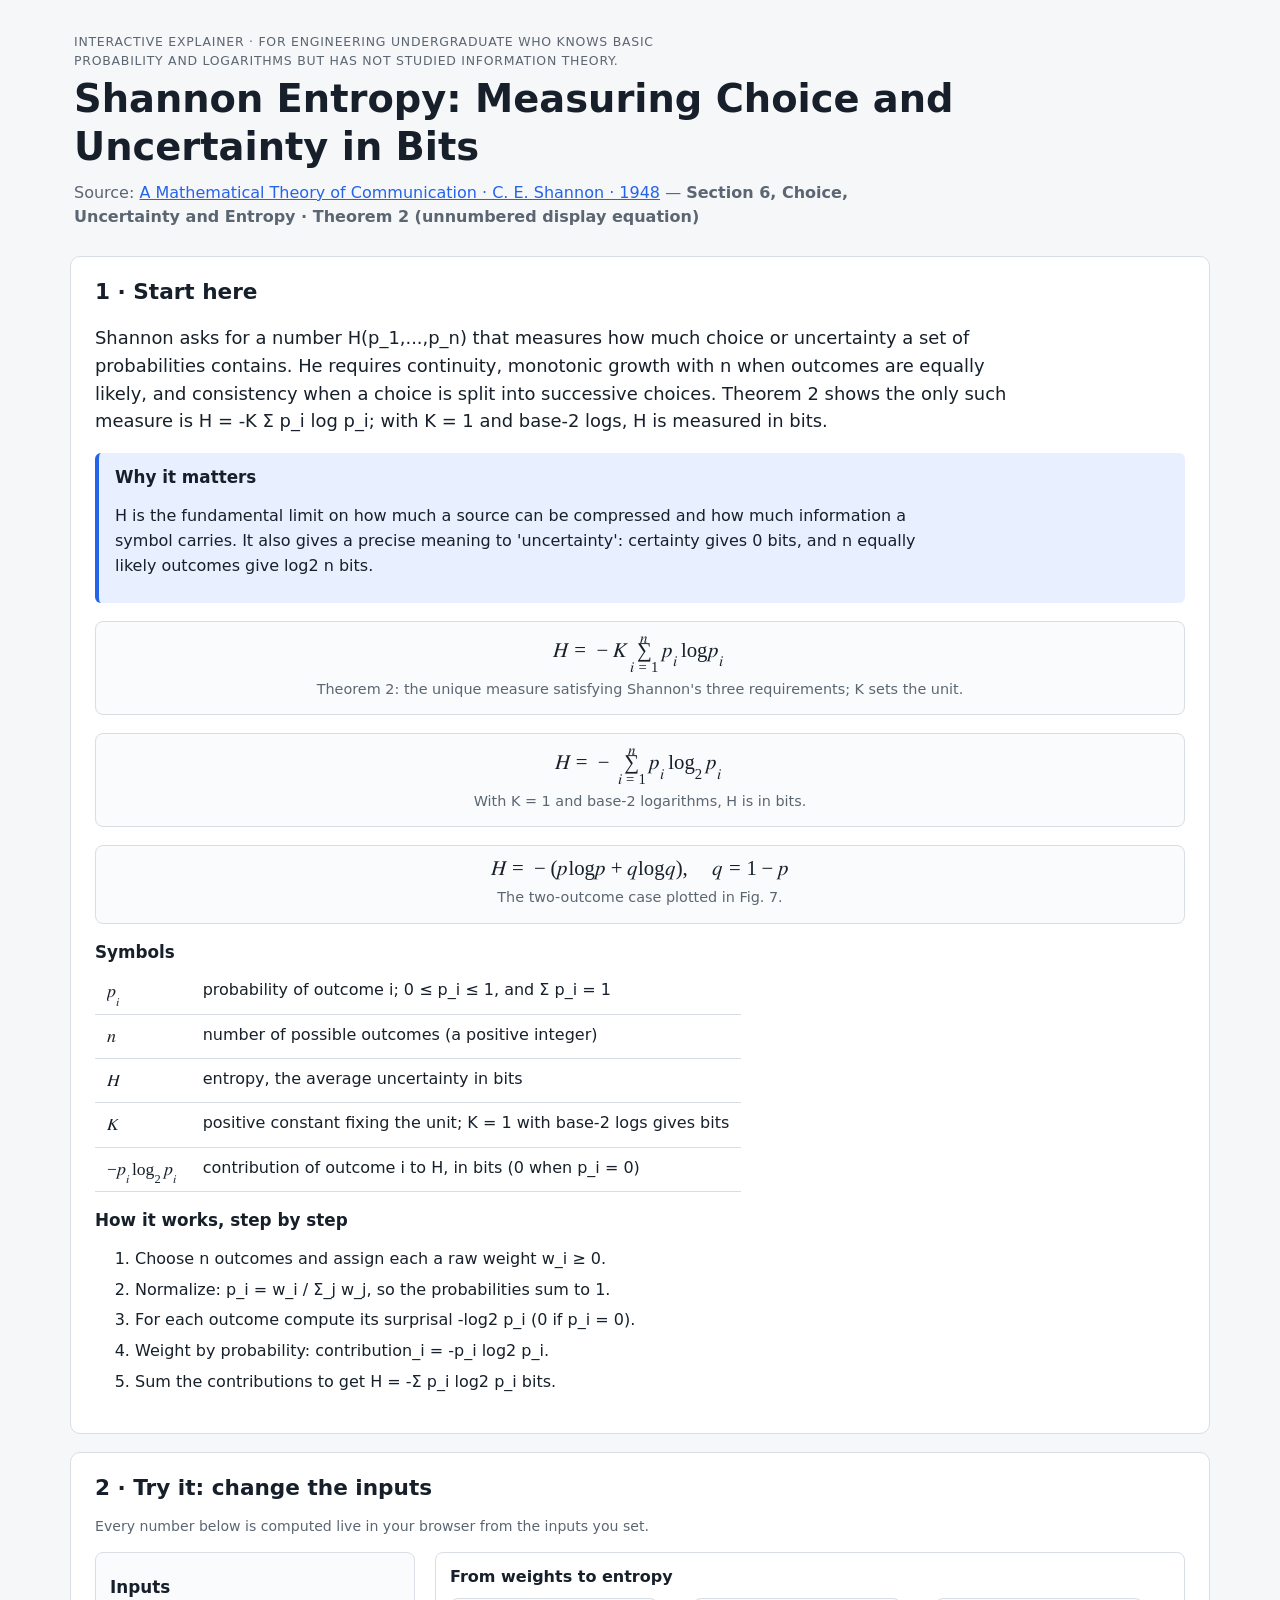
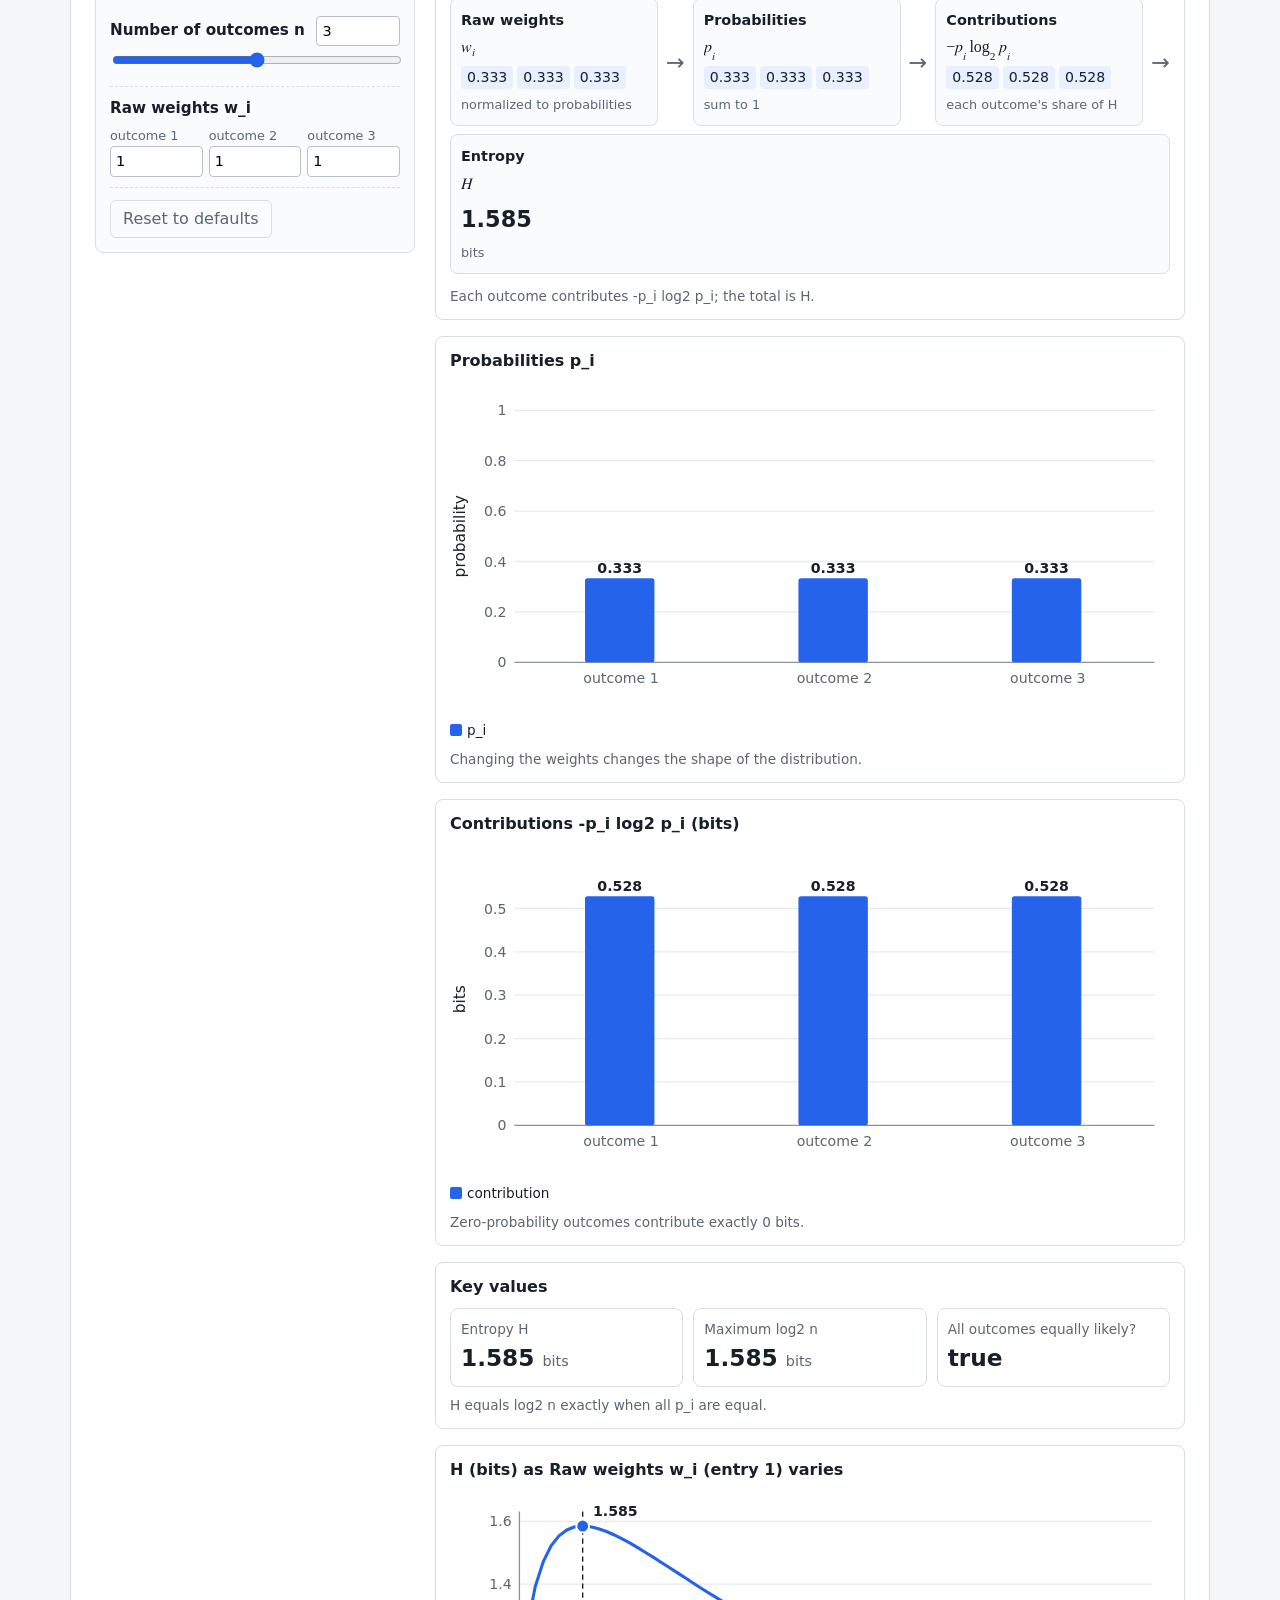
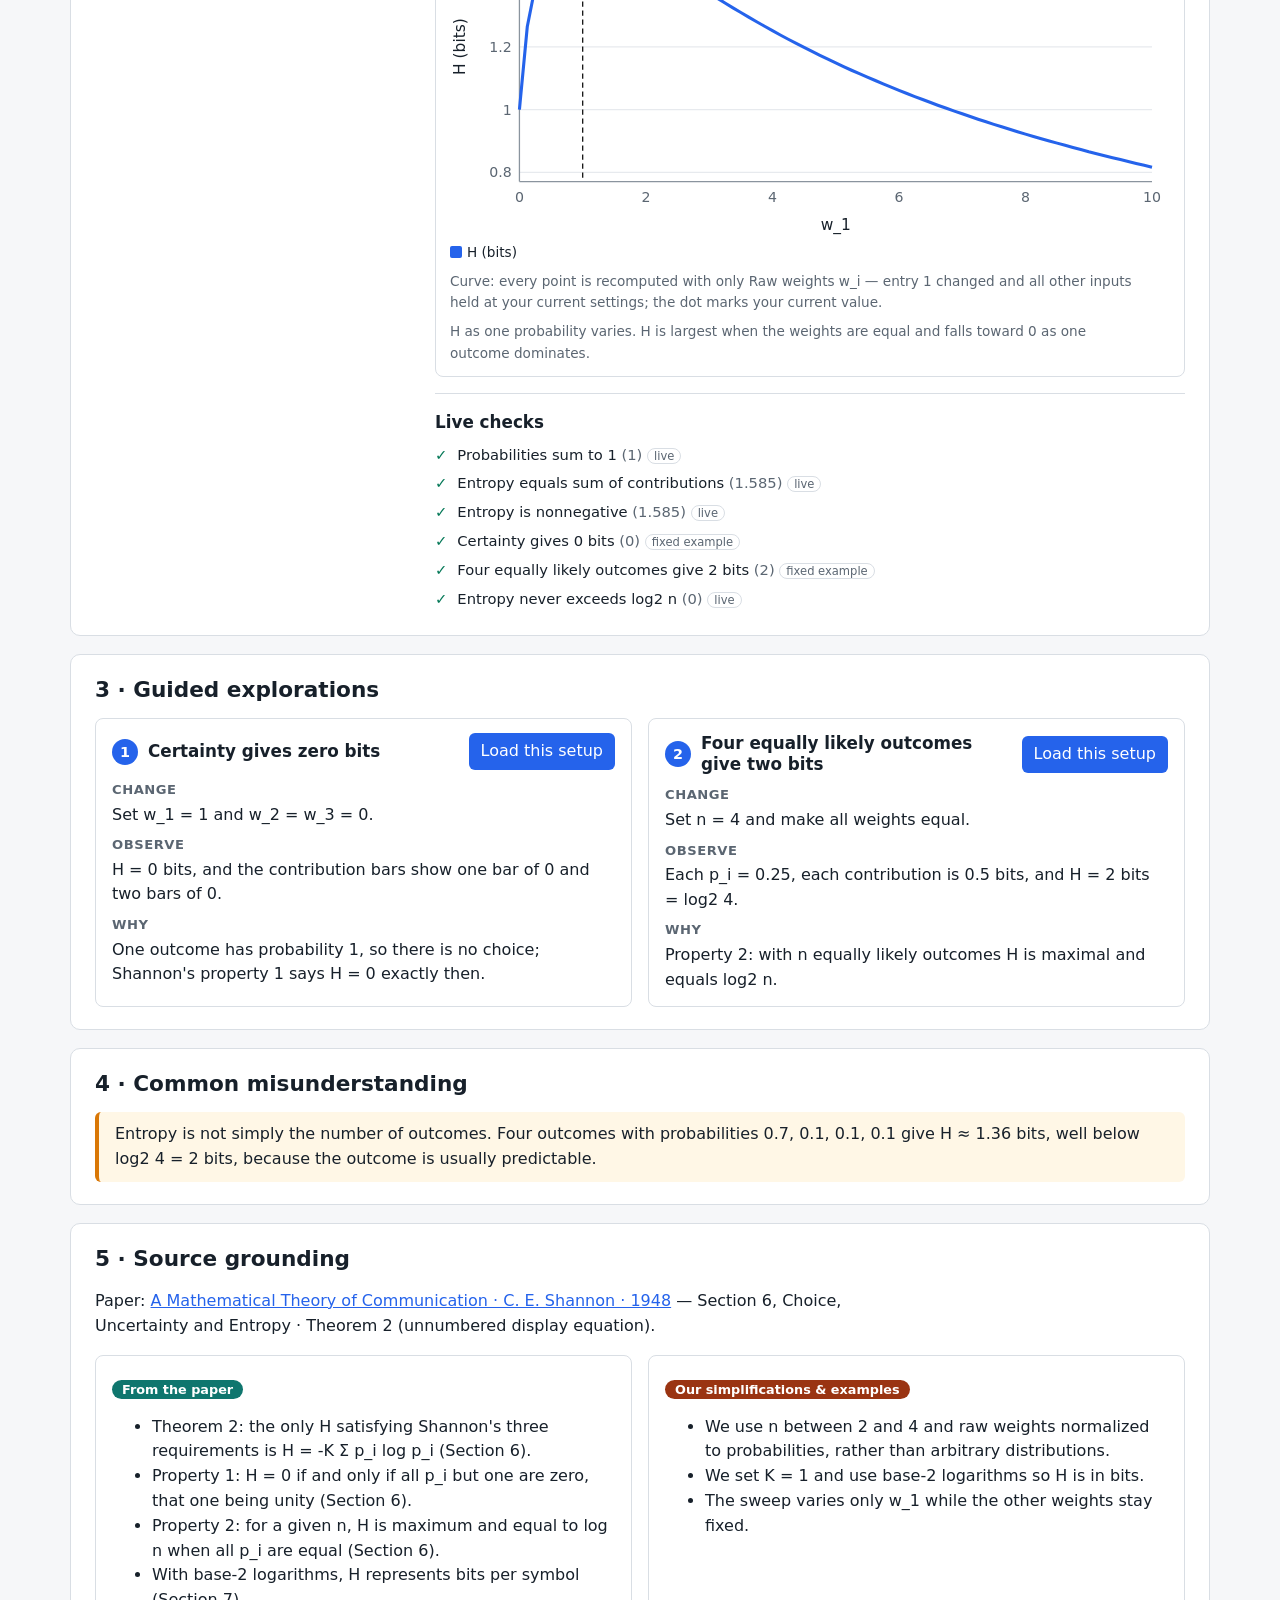
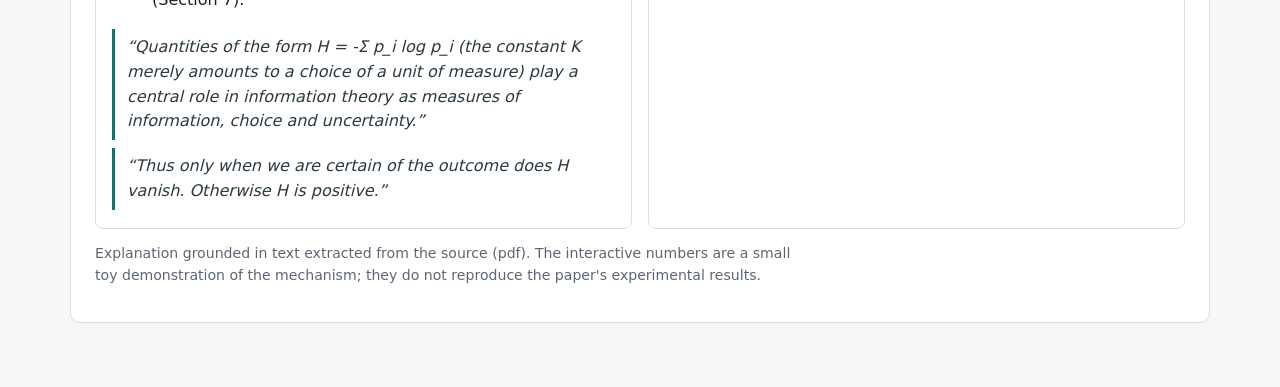
==== commit 902de0de: "Regenerate example outputs with the current agent" ====
--- a/examples/entropy/out/index.html
+++ b/examples/entropy/out/index.html
@@ -21,6 +21,8 @@
 h2 { font-size: 1.35rem; margin: 0 0 14px; }
 h3 { font-size: 1.05rem; margin: 18px 0 8px; }
 p { max-width: 80ch; }
+p, li, dd, td, th, figcaption, .caption, .ctl-help, .step-note, .ro-note, .callout, .why, blockquote, .warn { overflow-wrap: anywhere; }
+math { max-width: 100%; overflow-x: auto; }
 a { color: var(--accent); }
 section { background: var(--card); border: 1px solid var(--line); border-radius: 10px; padding: 22px 24px; margin-top: 18px; }
 .hero { padding: 8px 4px; }
@@ -92,7 +94,10 @@
 .step { flex: 1 1 170px; min-width: 0; overflow-x: auto; border: 1px solid var(--line); border-radius: 8px; padding: 10px; background: #fafbfc; }
 .step-label { font-weight: 600; font-size: .9rem; }
 .step-math { margin: 4px 0; overflow-x: auto; }
-.step-value { margin-top: 6px; }
+.step-value { margin-top: 6px; overflow-x: auto; }
+.step .heat td { white-space: nowrap; min-width: 0; padding: 4px 6px; font-size: .82rem; }
+.step .heat th { padding: 2px 4px; }
+.heat td, .data td, .chips span { white-space: nowrap; }
 .step-note { font-size: .8rem; color: var(--muted); margin-top: 6px; }
 .arrow { align-self: center; font-size: 1.4rem; color: var(--muted); }
 .chips { display: flex; flex-wrap: wrap; gap: 4px; }
@@ -144,20 +149,21 @@
 <body>
 <main>
 
+
 <header class="hero">
   <p class="kicker">Interactive explainer · for Engineering undergraduate who knows basic probability and logarithms but has not studied information theory.</p>
   <h1>Shannon Entropy: Measuring Choice and Uncertainty in Bits</h1>
-  <p class="paper">Source: <a href="https://people.math.harvard.edu/~ctm/home/text/others/shannon/entropy/entropy.pdf">A Mathematical Theory of Communication · C. E. Shannon · 1948</a> — <strong>Section 6, Choice, Uncertainty and Entropy · H = -K Σ p_i log p_i (Theorem 2)</strong></p>
+  <p class="paper">Source: <a href="https://people.math.harvard.edu/~ctm/home/text/others/shannon/entropy/entropy.pdf">A Mathematical Theory of Communication · C. E. Shannon · 1948</a> — <strong>Section 6, Choice, Uncertainty and Entropy · Theorem 2 (unnumbered display equation)</strong></p>
 </header>
 
 <section id="start" aria-labelledby="h-start">
   <h2 id="h-start">1 · Start here</h2>
-  <p class="lead">Given a set of possible events with known probabilities p_1,...,p_n, Shannon asks for a measure of how much 'choice' or uncertainty the selection involves. He requires continuity, monotonicity in n for equal probabilities, and consistency under decomposing a choice into successive choices; the unique such measure is H = -Σ p_i log p_i. With base-2 logarithms H is measured in bits.</p>
-  <div class="why"><h3>Why it matters</h3><p>H is the fundamental limit on how much a source can be compressed and how much information a symbol carries. It also quantifies uncertainty in any probabilistic model, from communication to machine learning.</p></div>
-  <figure class='equation'><math xmlns="http://www.w3.org/1998/Math/MathML" display="block"><mrow><mi>H</mi><mo>&#x0003D;</mo><mo>&#x02212;</mo><mi>K</mi><munderover><mo>&#x02211;</mo><mrow><mi>i</mi><mo>&#x0003D;</mo><mn>1</mn></mrow><mrow><mi>n</mi></mrow></munderover><msub><mi>p</mi><mi>i</mi></msub><mi>log</mi><msub><mi>p</mi><mi>i</mi></msub></mrow></math><figcaption>Theorem 2: the only H satisfying Shannon's three requirements; K sets the unit.</figcaption></figure><figure class='equation'><math xmlns="http://www.w3.org/1998/Math/MathML" display="block"><mrow><mi>H</mi><mo>&#x0003D;</mo><mo>&#x02212;</mo><munderover><mo>&#x02211;</mo><mrow><mi>i</mi><mo>&#x0003D;</mo><mn>1</mn></mrow><mrow><mi>n</mi></mrow></munderover><msub><mi>p</mi><mi>i</mi></msub><msub><mi>log</mi><mn>2</mn></msub><msub><mi>p</mi><mi>i</mi></msub></mrow></math><figcaption>With K=1 and base-2 logs, H is in bits.</figcaption></figure><figure class='equation'><math xmlns="http://www.w3.org/1998/Math/MathML" display="block"><mrow><mi>H</mi><mrow><mo stretchy="true" fence="true" form="prefix">&#x00028;</mo><mstyle displaystyle="false" scriptlevel="0"><mfrac><mrow><mn>1</mn></mrow><mrow><mn>2</mn></mrow></mfrac></mstyle><mo>&#x0002C;</mo><mstyle displaystyle="false" scriptlevel="0"><mfrac><mrow><mn>1</mn></mrow><mrow><mn>3</mn></mrow></mfrac></mstyle><mo>&#x0002C;</mo><mstyle displaystyle="false" scriptlevel="0"><mfrac><mrow><mn>1</mn></mrow><mrow><mn>6</mn></mrow></mfrac></mstyle><mo stretchy="true" fence="true" form="postfix">&#x00029;</mo></mrow><mo>&#x0003D;</mo><mi>H</mi><mrow><mo stretchy="true" fence="true" form="prefix">&#x00028;</mo><mstyle displaystyle="false" scriptlevel="0"><mfrac><mrow><mn>1</mn></mrow><mrow><mn>2</mn></mrow></mfrac></mstyle><mo>&#x0002C;</mo><mstyle displaystyle="false" scriptlevel="0"><mfrac><mrow><mn>1</mn></mrow><mrow><mn>2</mn></mrow></mfrac></mstyle><mo stretchy="true" fence="true" form="postfix">&#x00029;</mo></mrow><mo>&#x0002B;</mo><mstyle displaystyle="false" scriptlevel="0"><mfrac><mrow><mn>1</mn></mrow><mrow><mn>2</mn></mrow></mfrac></mstyle><mi>H</mi><mrow><mo stretchy="true" fence="true" form="prefix">&#x00028;</mo><mstyle displaystyle="false" scriptlevel="0"><mfrac><mrow><mn>2</mn></mrow><mrow><mn>3</mn></mrow></mfrac></mstyle><mo>&#x0002C;</mo><mstyle displaystyle="false" scriptlevel="0"><mfrac><mrow><mn>1</mn></mrow><mrow><mn>3</mn></mrow></mfrac></mstyle><mo stretchy="true" fence="true" form="postfix">&#x00029;</mo></mrow></mrow></math><figcaption>Property 3 (Fig. 6): a choice split into successive choices gives the weighted sum.</figcaption></figure>
+  <p class="lead">Shannon asks for a number H(p_1,...,p_n) that measures how much choice or uncertainty a set of probabilities contains. He requires continuity, monotonic growth with n when outcomes are equally likely, and consistency when a choice is split into successive choices. Theorem 2 shows the only such measure is H = -K Σ p_i log p_i; with K = 1 and base-2 logs, H is measured in bits.</p>
+  <div class="why"><h3>Why it matters</h3><p>H is the fundamental limit on how much a source can be compressed and how much information a symbol carries. It also gives a precise meaning to 'uncertainty': certainty gives 0 bits, and n equally likely outcomes give log2 n bits.</p></div>
+  <figure class='equation'><math xmlns="http://www.w3.org/1998/Math/MathML" display="block"><mrow><mi>H</mi><mo>&#x0003D;</mo><mo>&#x02212;</mo><mi>K</mi><munderover><mo>&#x02211;</mo><mrow><mi>i</mi><mo>&#x0003D;</mo><mn>1</mn></mrow><mrow><mi>n</mi></mrow></munderover><msub><mi>p</mi><mi>i</mi></msub><mi>log</mi><msub><mi>p</mi><mi>i</mi></msub></mrow></math><figcaption>Theorem 2: the unique measure satisfying Shannon's three requirements; K sets the unit.</figcaption></figure><figure class='equation'><math xmlns="http://www.w3.org/1998/Math/MathML" display="block"><mrow><mi>H</mi><mo>&#x0003D;</mo><mo>&#x02212;</mo><munderover><mo>&#x02211;</mo><mrow><mi>i</mi><mo>&#x0003D;</mo><mn>1</mn></mrow><mrow><mi>n</mi></mrow></munderover><msub><mi>p</mi><mi>i</mi></msub><msub><mi>log</mi><mn>2</mn></msub><msub><mi>p</mi><mi>i</mi></msub></mrow></math><figcaption>With K = 1 and base-2 logarithms, H is in bits.</figcaption></figure><figure class='equation'><math xmlns="http://www.w3.org/1998/Math/MathML" display="block"><mrow><mi>H</mi><mo>&#x0003D;</mo><mo>&#x02212;</mo><mo stretchy="false">&#x00028;</mo><mi>p</mi><mi>log</mi><mi>p</mi><mo>&#x0002B;</mo><mi>q</mi><mi>log</mi><mi>q</mi><mo stretchy="false">&#x00029;</mo><mo>&#x0002C;</mo><mspace width="1em" /><mi>q</mi><mo>&#x0003D;</mo><mn>1</mn><mo>&#x02212;</mo><mi>p</mi></mrow></math><figcaption>The two-outcome case plotted in Fig. 7.</figcaption></figure>
   <h3>Symbols</h3>
-  <div class="scroll-x"><table class="symbols"><tbody><tr><th scope='row'><math xmlns="http://www.w3.org/1998/Math/MathML" display="inline"><mrow><mi>n</mi></mrow></math></th><td>number of possible outcomes (events), a positive integer</td></tr><tr><th scope='row'><math xmlns="http://www.w3.org/1998/Math/MathML" display="inline"><mrow><msub><mi>p</mi><mi>i</mi></msub></mrow></math></th><td>probability of outcome i, with p_i ≥ 0 and Σ p_i = 1</td></tr><tr><th scope='row'><math xmlns="http://www.w3.org/1998/Math/MathML" display="inline"><mrow><msub><mi>w</mi><mi>i</mi></msub></mrow></math></th><td>raw nonnegative weight for outcome i; p_i = w_i / Σ w_j</td></tr><tr><th scope='row'><math xmlns="http://www.w3.org/1998/Math/MathML" display="inline"><mrow><mi>H</mi></mrow></math></th><td>entropy (choice/uncertainty) in bits, H ≥ 0</td></tr><tr><th scope='row'><math xmlns="http://www.w3.org/1998/Math/MathML" display="inline"><mrow><mi>K</mi></mrow></math></th><td>positive constant fixing the unit; K=1 with base-2 logs gives bits</td></tr><tr><th scope='row'><math xmlns="http://www.w3.org/1998/Math/MathML" display="inline"><mrow><msub><mi>c</mi><mi>i</mi></msub></mrow></math></th><td>contribution of outcome i, c_i = -p_i log2 p_i, so H = Σ c_i</td></tr></tbody></table></div>
-  <h3>How it works, step by step</h3><ol class="walk"><li>Choose n outcomes and give each a raw weight w_i ≥ 0 (the controls).</li><li>Normalize: p_i = w_i / Σ_j w_j, so the p_i are a valid probability distribution summing to 1.</li><li>For each outcome compute its surprise -log2 p_i and its contribution c_i = -p_i log2 p_i (with 0·log0 = 0).</li><li>Sum the contributions: H = Σ c_i, the entropy in bits.</li><li>Check the extremes: if one p_i = 1 then H = 0; if all p_i = 1/n then H = log2 n.</li></ol>
+  <div class="scroll-x"><table class="symbols"><tbody><tr><th scope='row'><math xmlns="http://www.w3.org/1998/Math/MathML" display="inline"><mrow><msub><mi>p</mi><mi>i</mi></msub></mrow></math></th><td>probability of outcome i; 0 ≤ p_i ≤ 1, and Σ p_i = 1</td></tr><tr><th scope='row'><math xmlns="http://www.w3.org/1998/Math/MathML" display="inline"><mrow><mi>n</mi></mrow></math></th><td>number of possible outcomes (a positive integer)</td></tr><tr><th scope='row'><math xmlns="http://www.w3.org/1998/Math/MathML" display="inline"><mrow><mi>H</mi></mrow></math></th><td>entropy, the average uncertainty in bits</td></tr><tr><th scope='row'><math xmlns="http://www.w3.org/1998/Math/MathML" display="inline"><mrow><mi>K</mi></mrow></math></th><td>positive constant fixing the unit; K = 1 with base-2 logs gives bits</td></tr><tr><th scope='row'><math xmlns="http://www.w3.org/1998/Math/MathML" display="inline"><mrow><mo>&#x02212;</mo><msub><mi>p</mi><mi>i</mi></msub><msub><mi>log</mi><mn>2</mn></msub><msub><mi>p</mi><mi>i</mi></msub></mrow></math></th><td>contribution of outcome i to H, in bits (0 when p_i = 0)</td></tr></tbody></table></div>
+  <h3>How it works, step by step</h3><ol class="walk"><li>Choose n outcomes and assign each a raw weight w_i ≥ 0.</li><li>Normalize: p_i = w_i / Σ_j w_j, so the probabilities sum to 1.</li><li>For each outcome compute its surprisal -log2 p_i (0 if p_i = 0).</li><li>Weight by probability: contribution_i = -p_i log2 p_i.</li><li>Sum the contributions to get H = -Σ p_i log2 p_i bits.</li></ol>
 </section>
 
 <section id="lab" aria-labelledby="h-lab">
@@ -179,61 +185,92 @@
 
 <section id="guided" aria-labelledby="h-guided">
   <h2 id="h-guided">3 · Guided explorations</h2>
-  <div class="explorations"><article class='explore'><header><span class='num'>1</span><h3>Certainty gives zero bits</h3><button class='preset' type='button' data-preset='0'>Load this setup</button></header><dl><dt>Change</dt><dd>Set w1 = 1 and all other weights to 0.</dd><dt>Observe</dt><dd>p = (1,0,0,0), contributions = (0,0,0,0) and H = 0 bits, while log2 n = 2 bits.</dd><dt>Why</dt><dd>If one outcome is certain there is no choice; Shannon's property 1 says H=0 iff all p_i but one are zero, and 0·log0 is taken as 0.</dd></dl></article><article class='explore'><header><span class='num'>2</span><h3>Four equally likely outcomes give two bits</h3><button class='preset' type='button' data-preset='1'>Load this setup</button></header><dl><dt>Change</dt><dd>Set all four weights equal (e.g. 1).</dd><dt>Observe</dt><dd>p = (0.25,0.25,0.25,0.25), each contribution = 0.5 bits, and H = 2.0 bits = log2 4.</dd><dt>Why</dt><dd>Property 2: for fixed n, H is maximized and equals log n when all p_i = 1/n — the most uncertain situation.</dd></dl></article></div>
+  <div class="explorations"><article class='explore'><header><span class='num'>1</span><h3>Certainty gives zero bits</h3><button class='preset' type='button' data-preset='0'>Load this setup</button></header><dl><dt>Change</dt><dd>Set w_1 = 1 and w_2 = w_3 = 0.</dd><dt>Observe</dt><dd>H = 0 bits, and the contribution bars show one bar of 0 and two bars of 0.</dd><dt>Why</dt><dd>One outcome has probability 1, so there is no choice; Shannon's property 1 says H = 0 exactly then.</dd></dl></article><article class='explore'><header><span class='num'>2</span><h3>Four equally likely outcomes give two bits</h3><button class='preset' type='button' data-preset='1'>Load this setup</button></header><dl><dt>Change</dt><dd>Set n = 4 and make all weights equal.</dd><dt>Observe</dt><dd>Each p_i = 0.25, each contribution is 0.5 bits, and H = 2 bits = log2 4.</dd><dt>Why</dt><dd>Property 2: with n equally likely outcomes H is maximal and equals log2 n.</dd></dl></article></div>
 </section>
 
 <section id="pitfall" aria-labelledby="h-pitfall">
   <h2 id="h-pitfall">4 · Common misunderstanding</h2>
-  <div class="callout">Entropy is not simply the number of outcomes. With n=4 but p=(0.97,0.01,0.01,0.01), H ≈ 0.24 bits, far below log2 4 = 2 bits, because the outcome is almost predictable. Only when the outcomes are equally likely does H reach log2 n.</div>
+  <div class="callout">Entropy is not simply the number of outcomes. Four outcomes with probabilities 0.7, 0.1, 0.1, 0.1 give H ≈ 1.36 bits, well below log2 4 = 2 bits, because the outcome is usually predictable.</div>
 </section>
 
 <section id="source" aria-labelledby="h-source">
   <h2 id="h-source">5 · Source grounding</h2>
-  <p>Paper: <a href="https://people.math.harvard.edu/~ctm/home/text/others/shannon/entropy/entropy.pdf">A Mathematical Theory of Communication · C. E. Shannon · 1948</a> — Section 6, Choice, Uncertainty and Entropy · H = -K Σ p_i log p_i (Theorem 2).</p>
+  <p>Paper: <a href="https://people.math.harvard.edu/~ctm/home/text/others/shannon/entropy/entropy.pdf">A Mathematical Theory of Communication · C. E. Shannon · 1948</a> — Section 6, Choice, Uncertainty and Entropy · Theorem 2 (unnumbered display equation).</p>
   <div class="grid2">
-    <div class="ground paper-side"><h3><span class="badge paper">From the paper</span></h3><ul class=''><li>Theorem 2: the only H satisfying continuity, monotonicity in n for equal probabilities, and the decomposition property is H = -K Σ p_i log p_i (Section 6).</li><li>Property 1: H = 0 if and only if all the p_i but one are zero, this one having the value unity (Section 6).</li><li>Property 2: for a given n, H is a maximum and equal to log n when all the p_i are equal (Section 6).</li><li>With base-2 logarithms H represents bits per symbol (Section 7).</li></ul><blockquote>“Can we ﬁnd a measure of how much “choice” is involved in the selection of the event or of how uncertain we are of the outcome?”</blockquote></div>
-    <div class="ground ours"><h3><span class="badge ours">Our simplifications &amp; examples</span></h3><ul class=''><li>We restrict n to 2–4 outcomes and use raw weights w_i that are normalized to p_i, so the learner can never enter an invalid distribution.</li><li>We use base-2 logarithms and K=1 throughout, so H is always in bits.</li><li>The sweep view varies only w1 while holding the other weights fixed, then renormalizes.</li></ul></div>
+    <div class="ground paper-side"><h3><span class="badge paper">From the paper</span></h3><ul class=''><li>Theorem 2: the only H satisfying Shannon's three requirements is H = -K Σ p_i log p_i (Section 6).</li><li>Property 1: H = 0 if and only if all p_i but one are zero, that one being unity (Section 6).</li><li>Property 2: for a given n, H is maximum and equal to log n when all p_i are equal (Section 6).</li><li>With base-2 logarithms, H represents bits per symbol (Section 7).</li></ul><blockquote>“Quantities of the form H = -Σ p_i log p_i (the constant K merely amounts to a choice of a unit of measure) play a central role in information theory as measures of information, choice and uncertainty.”</blockquote><blockquote>“Thus only when we are certain of the outcome does H vanish. Otherwise H is positive.”</blockquote></div>
+    <div class="ground ours"><h3><span class="badge ours">Our simplifications &amp; examples</span></h3><ul class=''><li>We use n between 2 and 4 and raw weights normalized to probabilities, rather than arbitrary distributions.</li><li>We set K = 1 and use base-2 logarithms so H is in bits.</li><li>The sweep varies only w_1 while the other weights stay fixed.</li></ul></div>
   </div>
   <p class="muted small">Explanation grounded in text extracted from the source (pdf). The interactive numbers are a small toy demonstration of the mechanism; they do not reproduce the paper's experimental results.</p>
 </section>
 
 </main>
-<script type="application/json" id="spec-data">{"digits": 3, "params": [{"id": "n", "label": "Number of outcomes n", "type": "number", "min": 2, "max": 4, "step": 1, "default": 4, "plain_label": "Number of outcomes n"}, {"id": "w", "label": "Raw weights w_i", "type": "vector", "length": "n", "default": [1, 1, 1, 1], "min": 0, "max": 10, "step": 0.1, "fill": 1, "symbol": "w_i", "labels": ["w1", "w2", "w3", "w4"], "plain_label": "Raw weights w_i"}], "views": [{"type": "pipeline", "title": "From weights to entropy", "steps": [{"label": "Raw weights <math xmlns=\"http://www.w3.org/1998/Math/MathML\" display=\"inline\"><mrow><msub><mi>w</mi><mi>i</mi></msub></mrow></math>", "key": "weights", "note": "what you set"}, {"label": "Probabilities <math xmlns=\"http://www.w3.org/1998/Math/MathML\" display=\"inline\"><mrow><msub><mi>p</mi><mi>i</mi></msub><mo>&#x0003D;</mo><msub><mi>w</mi><mi>i</mi></msub><mo>&#x0002F;</mo><msub><mo>&#x02211;</mo><mi>j</mi></msub><msub><mi>w</mi><mi>j</mi></msub></mrow></math>", "key": "probs", "note": "normalized, sum to 1"}, {"label": "Contributions <math xmlns=\"http://www.w3.org/1998/Math/MathML\" display=\"inline\"><mrow><msub><mi>c</mi><mi>i</mi></msub><mo>&#x0003D;</mo><mo>&#x02212;</mo><msub><mi>p</mi><mi>i</mi></msub><msub><mi>log</mi><mn>2</mn></msub><msub><mi>p</mi><mi>i</mi></msub></mrow></math>", "key": "contributions", "note": "each outcome's share"}, {"label": "Entropy <math xmlns=\"http://www.w3.org/1998/Math/MathML\" display=\"inline\"><mrow><mi>H</mi><mo>&#x0003D;</mo><msub><mo>&#x02211;</mo><mi>i</mi></msub><msub><mi>c</mi><mi>i</mi></msub></mrow></math> (bits)", "key": "H", "note": "total choice/uncertainty"}], "caption": "Every stage is live: change a weight and watch the probabilities, contributions and total H move together."}, {"type": "bars", "title": "Probability of each outcome", "series": [{"key": "probs", "label": "<math xmlns=\"http://www.w3.org/1998/Math/MathML\" display=\"inline\"><mrow><msub><mi>p</mi><mi>i</mi></msub></mrow></math>"}], "labels": "labels", "y_label": "probability", "ymin": 0, "ymax": 1, "caption": "The distribution you are measuring; equal bars mean maximum uncertainty for this n."}, {"type": "bars", "title": "Contribution of each outcome to H", "series": [{"key": "contributions", "label": "<math xmlns=\"http://www.w3.org/1998/Math/MathML\" display=\"inline\"><mrow><mo>&#x02212;</mo><msub><mi>p</mi><mi>i</mi></msub><msub><mi>log</mi><mn>2</mn></msub><msub><mi>p</mi><mi>i</mi></msub></mrow></math> (bits)"}], "labels": "labels", "y_label": "bits", "ymin": 0, "caption": "H is the sum of these bars; a near-certain outcome contributes almost nothing."}, {"type": "readout", "title": "Entropy summary", "items": [{"label": "Entropy <math xmlns=\"http://www.w3.org/1998/Math/MathML\" display=\"inline\"><mrow><mi>H</mi></mrow></math>", "key": "H", "unit": "bits"}, {"label": "Maximum for this <math xmlns=\"http://www.w3.org/1998/Math/MathML\" display=\"inline\"><mrow><mi>n</mi></mrow></math>: <math xmlns=\"http://www.w3.org/1998/Math/MathML\" display=\"inline\"><mrow><msub><mi>log</mi><mn>2</mn></msub><mi>n</mi></mrow></math>", "key": "Hmax", "unit": "bits"}, {"label": "<math xmlns=\"http://www.w3.org/1998/Math/MathML\" display=\"inline\"><mrow><mi>H</mi><mo>&#x0002F;</mo><msub><mi>log</mi><mn>2</mn></msub><mi>n</mi></mrow></math>", "key": "H_over_Hmax"}, {"label": "All outcomes equally likely?", "key": "uniform"}], "caption": "H=0 only when one outcome is certain; H=log2 n when all are equally likely."}, {"type": "sweep", "title": "Entropy vs. one probability (others renormalized)", "x_param": "w", "x_index": 0, "y": [{"key": "H", "label": "<math xmlns=\"http://www.w3.org/1998/Math/MathML\" display=\"inline\"><mrow><mi>H</mi></mrow></math> (bits)"}], "x_label": "w1", "y_label": "H (bits)", "caption": "Sweeping w1 traces how H rises as the distribution equalizes and falls as one outcome dominates."}], "checks": [{"id": "c1", "name": "Probabilities sum to 1"}, {"id": "c2", "name": "H equals sum of contributions"}, {"id": "c3", "name": "H is nonnegative"}, {"id": "c4", "name": "Certainty gives 0 bits", "params": {"n": 4, "w": [1, 0, 0, 0]}}, {"id": "c5", "name": "Four equally likely outcomes give 2 bits", "params": {"n": 4, "w": [1, 1, 1, 1]}}, {"id": "c6", "name": "Zero-probability outcome contributes 0", "params": {"n": 4, "w": [1, 0, 0, 0]}}], "presets": [{"n": 4, "w": [1, 0, 0, 0]}, {"n": 4, "w": [1, 1, 1, 1]}]}</script>
+<script type="application/json" id="spec-data">{"digits": 3, "params": [{"id": "n", "label": "Number of outcomes n", "type": "number", "min": 2, "max": 4, "step": 1, "default": 3, "plain_label": "Number of outcomes n"}, {"id": "w", "label": "Raw weights w_i", "type": "vector", "length": "n", "default": [1, 1, 1, 1], "min": 0, "max": 10, "step": 0.1, "fill": 1, "symbol": "w_i", "labels": ["outcome 1", "outcome 2", "outcome 3", "outcome 4"], "plain_label": "Raw weights w_i"}], "views": [{"type": "pipeline", "title": "From weights to entropy", "steps": [{"label": "Raw weights", "key": "probs", "latex": "w_i", "note": "normalized to probabilities", "math": "\u003cmath xmlns=\"http://www.w3.org/1998/Math/MathML\" display=\"inline\"\u003e\u003cmrow\u003e\u003cmsub\u003e\u003cmi\u003ew\u003c/mi\u003e\u003cmi\u003ei\u003c/mi\u003e\u003c/msub\u003e\u003c/mrow\u003e\u003c/math\u003e"}, {"label": "Probabilities", "key": "probs", "latex": "p_i", "note": "sum to 1", "math": "\u003cmath xmlns=\"http://www.w3.org/1998/Math/MathML\" display=\"inline\"\u003e\u003cmrow\u003e\u003cmsub\u003e\u003cmi\u003ep\u003c/mi\u003e\u003cmi\u003ei\u003c/mi\u003e\u003c/msub\u003e\u003c/mrow\u003e\u003c/math\u003e"}, {"label": "Contributions", "key": "contrib", "latex": "-p_i \\log_2 p_i", "note": "each outcome's share of H", "math": "\u003cmath xmlns=\"http://www.w3.org/1998/Math/MathML\" display=\"inline\"\u003e\u003cmrow\u003e\u003cmo\u003e&#x02212;\u003c/mo\u003e\u003cmsub\u003e\u003cmi\u003ep\u003c/mi\u003e\u003cmi\u003ei\u003c/mi\u003e\u003c/msub\u003e\u003cmsub\u003e\u003cmi\u003elog\u003c/mi\u003e\u003cmn\u003e2\u003c/mn\u003e\u003c/msub\u003e\u003cmsub\u003e\u003cmi\u003ep\u003c/mi\u003e\u003cmi\u003ei\u003c/mi\u003e\u003c/msub\u003e\u003c/mrow\u003e\u003c/math\u003e"}, {"label": "Entropy", "key": "H", "latex": "H", "note": "bits", "math": "\u003cmath xmlns=\"http://www.w3.org/1998/Math/MathML\" display=\"inline\"\u003e\u003cmrow\u003e\u003cmi\u003eH\u003c/mi\u003e\u003c/mrow\u003e\u003c/math\u003e"}], "caption": "Each outcome contributes -p_i log2 p_i; the total is H."}, {"type": "bars", "title": "Probabilities p_i", "series": [{"key": "probs", "label": "p_i"}], "labels": "labels", "y_label": "probability", "ymin": 0, "ymax": 1, "caption": "Changing the weights changes the shape of the distribution."}, {"type": "bars", "title": "Contributions -p_i log2 p_i (bits)", "series": [{"key": "contrib", "label": "contribution"}], "labels": "labels", "y_label": "bits", "ymin": 0, "caption": "Zero-probability outcomes contribute exactly 0 bits."}, {"type": "readout", "title": "Key values", "items": [{"label": "Entropy H", "key": "H", "unit": "bits"}, {"label": "Maximum log2 n", "key": "maxH", "unit": "bits"}, {"label": "All outcomes equally likely?", "key": "uniform"}], "caption": "H equals log2 n exactly when all p_i are equal."}, {"type": "sweep", "title": "H (bits) as Raw weights w_i (entry 1) varies", "x_param": "w", "x_index": 0, "y": [{"key": "H", "label": "H (bits)"}], "x_label": "w_1", "y_label": "H (bits)", "caption": "H as one probability varies. H is largest when the weights are equal and falls toward 0 as one outcome dominates."}], "checks": [{"id": "c1", "name": "Probabilities sum to 1"}, {"id": "c2", "name": "Entropy equals sum of contributions"}, {"id": "c3", "name": "Entropy is nonnegative"}, {"id": "c4", "name": "Certainty gives 0 bits", "params": {"n": 3, "w": [1, 0, 0, 0]}}, {"id": "c5", "name": "Four equally likely outcomes give 2 bits", "params": {"n": 4, "w": [1, 1, 1, 1]}}, {"id": "c6", "name": "Entropy never exceeds log2 n"}], "presets": [{"n": 3, "w": [1, 0, 0, 0]}, {"n": 4, "w": [1, 1, 1, 1]}]}</script>
 <script>
 window.__explainer = (function () {
   "use strict";
-  var compute = (function compute(p) {
-  var n = Math.max(2, Math.round(p.n));
+  var compute = (function () {
+function compute(p) {
+  var n = Math.max(2, Math.min(4, Math.round(p.n)));
   var w = [];
-  for (var i = 0; i < n; i++) { var v = (p.w && p.w[i] != null) ? Number(p.w[i]) : 1; if (!isFinite(v) || v < 0) v = 0; w.push(v); }
-  var S = 0; for (var j = 0; j < n; j++) S += w[j];
+  for (var i = 0; i < n; i++) {
+    var v = (p.w && p.w[i] !== undefined) ? Number(p.w[i]) : 1;
+    if (!isFinite(v) || v < 0) v = 0;
+    w.push(v);
+  }
+  var sum = 0;
+  for (var j = 0; j < n; j++) sum += w[j];
   var warning = null;
-  if (S <= 0) { warning = 'All weights are zero; falling back to a uniform distribution.'; for (var k = 0; k < n; k++) w[k] = 1; S = n; }
-  var probs = [], contrib = [], surprise = [];
-  for (var m = 0; m < n; m++) {
-    var pi = w[m] / S;
-    probs.push(pi);
-    if (pi > 0) { var s = -Math.log(pi) / Math.LN2; surprise.push(s); contrib.push(pi * s); }
-    else { surprise.push(null); contrib.push(0); }
-  }
-  var H = 0; for (var q = 0; q < n; q++) H += contrib[q];
-  var Hmax = Math.log(n) / Math.LN2;
-  var labels = []; for (var r = 0; r < n; r++) labels.push('p' + (r + 1));
-  var wlabels = []; for (var t = 0; t < n; t++) wlabels.push('w' + (t + 1));
-  var uniform = true; for (var u = 1; u < n; u++) if (Math.abs(probs[u] - probs[0]) > 1e-9) uniform = false;
+  var probs = [];
+  if (sum <= 0) {
+    warning = 'All weights are zero, so no distribution exists; showing the uniform distribution instead.';
+    for (var k = 0; k < n; k++) probs.push(1 / n);
+  } else {
+    for (var m = 0; m < n; m++) probs.push(w[m] / sum);
+  }
+  var contrib = [];
+  var surprisal = [];
+  var H = 0;
+  for (var q = 0; q < n; q++) {
+    var pi = probs[q];
+    if (pi > 0) {
+      var s = -Math.log(pi) / Math.LN2;
+      surprisal.push(s);
+      var c = pi * s;
+      contrib.push(c);
+      H += c;
+    } else {
+      surprisal.push(null);
+      contrib.push(0);
+    }
+  }
+  var labels = [];
+  for (var r = 0; r < n; r++) labels.push('outcome ' + (r + 1));
+  var maxH = Math.log(n) / Math.LN2;
+  var uniform = true;
+  for (var t = 0; t < n; t++) {
+    if (Math.abs(probs[t] - 1 / n) > 1e-9) uniform = false;
+  }
   return {
-    n: n, weights: w, weight_labels: wlabels, probs: probs, labels: labels,
-    contributions: contrib, surprises: surprise, H: H, Hmax: Hmax,
-    H_over_Hmax: Hmax > 0 ? H / Hmax : 0, uniform: uniform, warning: warning
+    n: n,
+    probs: probs,
+    contrib: contrib,
+    surprisal: surprisal,
+    H: H,
+    maxH: maxH,
+    uniform: uniform,
+    labels: labels,
+    warning: warning
   };
-});
+};
+return compute;
+})();
   var checks = {
     "c1": { test: function (p, r) { return (Math.abs(r.probs.reduce(function(a,b){return a+b;},0) - 1) < 1e-9); }, show: function (p, r) { return (r.probs.reduce(function(a,b){return a+b;},0)); } },
-    "c2": { test: function (p, r) { return (Math.abs(r.H - r.contributions.reduce(function(a,b){return a+b;},0)) < 1e-9); }, show: function (p, r) { return (r.H); } },
+    "c2": { test: function (p, r) { return (Math.abs(r.H - r.contrib.reduce(function(a,b){return a+b;},0)) < 1e-9); }, show: function (p, r) { return (r.H); } },
     "c3": { test: function (p, r) { return (r.H >= -1e-12); }, show: function (p, r) { return (r.H); } },
     "c4": { test: function (p, r) { return (Math.abs(r.H) < 1e-9); }, show: function (p, r) { return (r.H); } },
     "c5": { test: function (p, r) { return (Math.abs(r.H - 2) < 1e-9); }, show: function (p, r) { return (r.H); } },
-    "c6": { test: function (p, r) { return (r.contributions[1] === 0 && r.surprises[1] === null); }, show: function (p, r) { return (r.contributions[1]); } }
+    "c6": { test: function (p, r) { return (r.H <= r.maxH + 1e-9); }, show: function (p, r) { return (r.maxH - r.H); } }
   };
   var draw = {
     
@@ -482,7 +519,23 @@
     return [];
   }
   function bars(v, r, box) {
-    var series = seriesList(v).map(function (s) { return { s: s, data: lookup(r, s.key) || [] }; });
+    var list = seriesList(v);
+    if (list.length && list.every(function (s) { return isNum(lookup(r, s.key)); })) {
+      // Each series is one number: draw one bar per key, labelled by the series label.
+      var vals = list.map(function (s) { return lookup(r, s.key); });
+      var labs = list.map(function (s) { return String(s.label || s.key).replace(/<[^>]*>/g, ""); });
+      r = Object.assign({}, r, { __bars_vals: vals, __bars_labels: labs });
+      v = Object.assign({}, v, { series: [{ key: "__bars_vals", label: v.value_label || "" }], labels: "__bars_labels" });
+    }
+    var series = [];
+    seriesList(v).forEach(function (s) {
+      var d = lookup(r, s.key) || [];
+      if (Array.isArray(d) && Array.isArray(d[0])) {  // a matrix: one series per row
+        d.forEach(function (row, k) { series.push({ s: { key: s.key, label: (s.label || s.key) + " row " + (k + 1) }, data: row }); });
+      } else {
+        series.push({ s: s, data: d });
+      }
+    });
     var n = Math.max.apply(null, series.map(function (x) { return x.data.length; }).concat([0]));
     if (!n) { box.appendChild(el("p", { "class": "muted" }, "No values to show.")); return; }
     var labels = lookup(r, v.labels) || [];
@@ -593,7 +646,7 @@
       var val = lookup(r, it.key);
       g.appendChild(el("div", { "class": "ro" },
         "<div class='ro-label'>" + (it.label || it.key) + "</div><div class='ro-value'>" +
-        (Array.isArray(val) ? valueHTML(val) : fmt(val, it.digits)) + (it.unit ? " <span class='unit'>" + esc(it.unit) + "</span>" : "") +
+        (Array.isArray(val) ? valueHTML(val) : fmt(val, it.digits)) + ((it.unit_key && lookup(r, it.unit_key)) || it.unit ? " <span class='unit'>" + esc((it.unit_key && lookup(r, it.unit_key)) || it.unit) + "</span>" : "") +
         "</div>" + (it.note ? "<div class='ro-note'>" + it.note + "</div>" : "")));
     });
     box.appendChild(g);
@@ -643,6 +696,7 @@
     });
     add(s, "line", { x1: L, x2: W - R, y1: T + ph, y2: T + ph, "class": "axis" });
     add(s, "line", { x1: L, x2: L, y1: T, y2: T + ph, "class": "axis" });
+    var discrete = opt.discrete || (xs.length <= 40 && fx.every(function (x) { return Number.isInteger(x); }));
     ys.forEach(function (y, k) {
       var d = "", pen = false;
       xs.forEach(function (x, i) {
@@ -651,7 +705,16 @@
         d += (pen ? "L" : "M") + X(x).toFixed(1) + " " + Y(Math.max(y0, Math.min(y1, v))).toFixed(1);
         pen = true;
       });
-      add(s, "path", { d: d, fill: "none", stroke: y.color || PALETTE[k % PALETTE.length], "stroke-width": 2.4 });
+      var color = y.color || PALETTE[k % PALETTE.length];
+      if (discrete) {  // values exist only at these x: faint guide line plus a dot per point
+        add(s, "path", { d: d, fill: "none", stroke: color, "stroke-width": 1, "stroke-dasharray": "3 3", opacity: 0.5 });
+        xs.forEach(function (x, i) {
+          var v = y.data[i];
+          if (isNum(v) && isFinite(v) && isFinite(x)) add(s, "circle", { cx: X(x), cy: Y(Math.max(y0, Math.min(y1, v))), r: 3.5, fill: color });
+        });
+      } else {
+        add(s, "path", { d: d, fill: "none", stroke: color, "stroke-width": 2.4 });
+      }
     });
     if (opt.markerX != null && isFinite(opt.markerX)) {
       add(s, "line", { x1: X(opt.markerX), x2: X(opt.markerX), y1: T, y2: T + ph, "class": "marker" });
@@ -669,23 +732,39 @@
   function sweep(v, r, box) {
     var p = paramById(v.x_param);
     if (!p) return;
-    var idx = p.type === "vector" ? Math.max(0, Math.min(state[p.id].length - 1, v.x_index || 0)) : null;
+    var idx = null, ij = null;
+    if (p.type === "vector") idx = Math.max(0, Math.min(state[p.id].length - 1, v.x_index || 0));
+    if (p.type === "matrix") {
+      var xi = Array.isArray(v.x_index) ? v.x_index : [0, 0];
+      ij = [Math.max(0, Math.min(state[p.id].length - 1, xi[0] || 0)), Math.max(0, Math.min(state[p.id][0].length - 1, xi[1] || 0))];
+    }
     var lo = v.x_min != null ? v.x_min : p.min, hi = v.x_max != null ? v.x_max : p.max;
     var n = p.step && Number.isInteger(p.step) && (hi - lo) / p.step <= 80 ? Math.round((hi - lo) / p.step) + 1 : 81;
     var xs = [], ys = (v.y || []).map(function (y) { return { key: y.key, label: y.label, color: y.color, data: [] }; });
     for (var i = 0; i < n; i++) {
       var x = lo + (hi - lo) * i / (n - 1);
       var st = clone(state);
-      if (idx === null) st[p.id] = x; else st[p.id][idx] = x;
+      if (ij) st[p.id][ij[0]][ij[1]] = x; else if (idx === null) st[p.id] = x; else st[p.id][idx] = x;
       normalizeShapes(st);
       var out;
       try { out = run(st); } catch (e) { out = {}; }
       xs.push(x);
       ys.forEach(function (y) { y.data.push(out[y.key]); });
     }
-    var name = (p.plain_label || p.id) + (idx === null ? "" : " — entry " + (idx + 1));
+    // A y key that returns a list (e.g. one value per query) becomes one line per element.
+    var expanded = [];
+    ys.forEach(function (y) {
+      var first = y.data.filter(Array.isArray)[0];
+      if (!first) { expanded.push(y); return; }
+      first.forEach(function (_, k) {
+        expanded.push({ key: y.key, label: (y.label || y.key) + " [" + (k + 1) + "]", data: y.data.map(function (d) { return Array.isArray(d) ? d[k] : null; }), index: k });
+      });
+    });
+    ys = expanded;
+    var name = (p.plain_label || p.id) + (ij ? " — entry (" + (ij[0] + 1) + "," + (ij[1] + 1) + ")" : idx === null ? "" : " — entry " + (idx + 1));
     linePlot(box, xs, ys, {
-      markerX: idx === null ? state[p.id] : state[p.id][idx], markerY: ys.map(function (y) { return r[y.key]; }),
+      markerX: ij ? state[p.id][ij[0]][ij[1]] : idx === null ? state[p.id] : state[p.id][idx],
+      markerY: ys.map(function (y) { var m = r[y.key]; return y.index != null && Array.isArray(m) ? m[y.index] : m; }),
       x_label: v.x_label || name, y_label: v.y_label, ymin: v.ymin, ymax: v.ymax, include_zero: v.include_zero
     });
     box.appendChild(el("p", { "class": "caption" }, "Curve: every point is recomputed with only " + esc(name) + " changed and all other inputs held at your current settings; the dot marks your current value."));
@@ -701,7 +780,7 @@
     var fn = CODE.draw && CODE.draw[v.id];
     if (!fn) return;
     var out = fn(clone(state), r);
-    if (typeof out === "string" && /^\s*<svg[\s>]/i.test(out) && !/<script|\son\w+\s*=|href\s*=\s*["']?(https?:|javascript:)/i.test(out)) {
+    if (typeof out === "string" && /^\s*<svg[\s>]/i.test(out) && !/<\s*(script|foreignObject|iframe|image|use|a|style)\b|\son\w+\s*=|href\s*=|url\s*\(/i.test(out)) {
       var holder = el("div", { "class": "custom-svg" }, out);
       box.appendChild(holder);
     } else {
